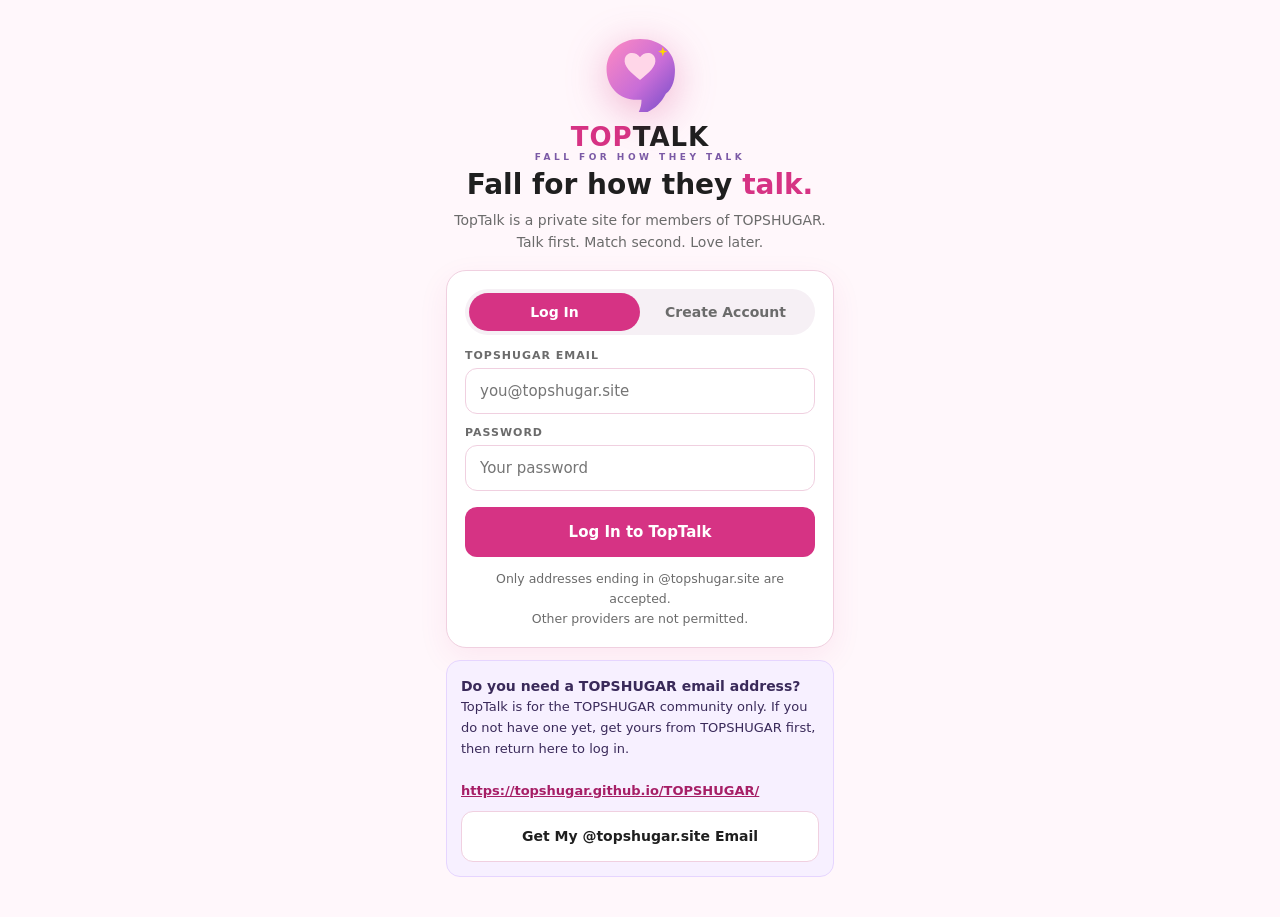
==== index.html @ b1c134cd "Create index.html" ====
<!DOCTYPE html>
<html lang="en-GB">
<head>
<meta charset="UTF-8" />
<meta name="viewport" content="width=device-width, initial-scale=1.0, viewport-fit=cover" />
<meta name="theme-color" content="#d63384" />
<title>TopTalk — Fall For How They Talk</title>
<style>
  :root{ --bg:#fff7fb; --card:#fff; --text:#1f1f1f; --muted:#6b6b6b; --border:#f0d0e0; --pink:#d63384; --pink-dark:#a61e66; --purple:#7b5aa6; --green:#1a9e62; }
  *{box-sizing:border-box;margin:0;padding:0;-webkit-tap-highlight-color:transparent}
  body{font-family:"Segoe UI",system-ui,-apple-system,sans-serif;background:var(--bg);color:var(--text);min-height:100vh;min-height:100dvh;display:flex;flex-direction:column;align-items:center;padding:0 0 calc(20px + env(safe-area-inset-bottom,0px))}
  button{cursor:pointer;border:none;font-family:inherit;touch-action:manipulation}
  button:active{transform:scale(.97)}
  input,textarea,select{font-family:inherit;outline:none}
  a{color:inherit}
  .header{width:100%;max-width:680px;position:sticky;top:0;z-index:30;background:rgba(255,247,251,.94);backdrop-filter:blur(12px);padding:calc(12px + env(safe-area-inset-top,0px)) 16px 12px;border-bottom:1px solid var(--border);display:flex;justify-content:space-between;align-items:center}
  .logo-brand{display:flex;align-items:center;gap:10px}
  .logo-icon{width:44px;height:44px;flex-shrink:0;filter:drop-shadow(0 4px 10px rgba(214,51,132,.35))}
  .logo-text{line-height:1}
  .logo-name{font-size:24px;font-weight:900;letter-spacing:1px;color:var(--pink)}
  .logo-name span{color:var(--text)}
  .logo-tag{font-size:9px;letter-spacing:3.5px;color:var(--purple);font-weight:800;margin-top:3px}
  .header-btn{background:var(--text);color:#fff;padding:9px 16px;border-radius:999px;font-size:13px;font-weight:700}
  .wrap{width:100%;max-width:680px}
  .auth-wrap{width:100%;max-width:420px;padding:20px 16px}
  .auth-logo{text-align:center;margin:16px 0 8px}
  .auth-logo svg{width:76px;height:76px;filter:drop-shadow(0 8px 20px rgba(214,51,132,.35))}
  .auth-title{text-align:center;font-size:28px;font-weight:900;line-height:1.1}
  .auth-title em{color:var(--pink);font-style:normal}
  .auth-sub{text-align:center;font-size:14px;color:var(--muted);line-height:1.6;margin-top:8px}
  .auth-card{background:#fff;border:1px solid var(--border);border-radius:20px;padding:18px;margin-top:16px;box-shadow:0 10px 30px rgba(214,51,132,.08)}
  .auth-tabs{display:flex;background:#f6f0f5;border-radius:999px;padding:4px;margin-bottom:14px}
  .auth-tab{flex:1;padding:11px;border-radius:999px;font-weight:800;font-size:14px;background:transparent;color:var(--muted)}
  .auth-tab.active{background:var(--pink);color:#fff}
  .auth-label{font-size:11px;letter-spacing:1px;text-transform:uppercase;color:var(--muted);font-weight:700;margin:12px 0 6px}
  .auth-input{width:100%;padding:13px 14px;border:1px solid var(--border);border-radius:12px;font-size:15px;background:#fff}
  .auth-grid{display:grid;grid-template-columns:1fr 1fr;gap:10px}
  .btn-primary{background:var(--pink);color:#fff;padding:14px;width:100%;border-radius:12px;font-weight:800;font-size:15px;margin-top:16px;min-height:50px;text-align:center;text-decoration:none;display:block}
  .btn-outline{display:block;text-align:center;background:#fff;color:var(--text);padding:13px;width:100%;border-radius:12px;font-weight:800;font-size:14px;margin-top:10px;border:1px solid var(--border);text-decoration:none}
  .auth-note{font-size:12.5px;color:var(--muted);line-height:1.6;text-align:center;margin-top:12px}
  .auth-error{background:#ffe6e6;color:#a61e2e;padding:10px 12px;border-radius:10px;font-size:13.5px;line-height:1.5;display:none;margin-bottom:10px;font-weight:600}
  .domain-box{background:#f7f0ff;border:1px solid #e6d5ff;border-radius:14px;padding:14px;font-size:13px;line-height:1.6;color:#3a2a5a;margin-top:12px}
  .domain-box b{font-size:14px}
  .domain-link{color:var(--pink-dark);font-weight:800;word-break:break-all}
  .hero{padding:18px 16px 14px;text-align:center}
  .hero h1{font-size:26px;line-height:1.15}
  .hero h1 em{color:var(--pink);font-style:normal}
  .hero p{font-size:14px;color:var(--muted);line-height:1.6;margin-top:8px}
  .hero-badges{display:flex;gap:8px;justify-content:center;margin-top:12px;flex-wrap:wrap}
  .badge{background:#ffe6f1;color:var(--pink-dark);padding:6px 12px;border-radius:999px;font-size:12px;font-weight:700}
  .tabs{display:flex;gap:6px;padding:0 16px 12px;position:sticky;top:58px;z-index:20;background:var(--bg);padding-top:6px}
  .tab{flex:1;padding:12px 6px;border-radius:999px;font-size:13.5px;font-weight:700;background:#fff;border:1px solid var(--border);color:var(--muted)}
  .tab.active{background:var(--pink);color:#fff;border-color:var(--pink)}
  .tab small{display:block;font-size:10px;font-weight:600;margin-top:2px;opacity:.8}
  .card{background:var(--card);border:1px solid var(--border);border-radius:18px;padding:16px;margin:0 12px 12px;box-shadow:0 6px 20px rgba(214,51,132,.06)}
  .label{font-size:11px;letter-spacing:1px;text-transform:uppercase;color:var(--muted);font-weight:700}
  .avatar{width:48px;height:48px;border-radius:50%;background:linear-gradient(135deg,#ff8ac2,#7b5aa6);color:#fff;display:flex;align-items:center;justify-content:center;font-weight:900;font-size:20px;flex-shrink:0}
  .avatar.small{width:38px;height:38px;font-size:15px}
  .avatar.mini{width:32px;height:32px;font-size:13px}
  .profile-row{display:flex;gap:12px;align-items:flex-start}
  .profile-row b{font-size:16px}
  .profile-row span{color:var(--muted);font-size:14px}
  .bio{font-size:14px;line-height:1.5;color:var(--muted);margin-top:6px}
  .vibe-tags{display:flex;gap:6px;flex-wrap:wrap;margin-top:10px}
  .vibe-tag{background:#f7f0ff;color:var(--purple);padding:6px 10px;border-radius:999px;font-size:12px;font-weight:700}
  .vibe-tag.pink{background:#ffe6f1;color:var(--pink-dark)}
  .edit-grid{display:grid;grid-template-columns:1fr 1fr;gap:8px;margin-top:12px}
  .edit-grid input,.edit-grid select,.full-input{width:100%;padding:12px;border:1px solid var(--border);border-radius:12px;font-size:14px;background:#fff}
  .full-input{margin-top:8px}
  .btn-dark{background:var(--text);color:#fff;padding:11px 16px;border-radius:999px;font-weight:700;font-size:13px}
  .btn-ghost{background:#f6f6f6;color:var(--text);padding:11px 16px;border-radius:999px;font-weight:700;font-size:13px;border:1px solid #eee}
  textarea{width:100%;border:1px solid var(--border);border-radius:12px;padding:12px;font-size:15px;resize:none;line-height:1.5;min-height:72px;background:#fff}
  .composer-foot{display:flex;justify-content:space-between;align-items:center;margin-top:10px}
  .char{font-size:12.5px;color:var(--muted);font-weight:600}
  .btn-post{background:var(--pink);color:#fff;padding:10px 20px;border-radius:999px;font-weight:800;font-size:14px}
  .btn-post:disabled{opacity:.5}
  .post{padding:0}
  .post-head{display:flex;gap:10px;align-items:center}
  .post-head b{font-size:15px}
  .post-head small{color:var(--muted);font-size:13px}
  .vibe-score{margin-left:auto;background:var(--pink);color:#fff;font-size:12px;font-weight:800;padding:5px 10px;border-radius:999px;white-space:nowrap}
  .post-text{font-size:15px;line-height:1.6;margin-top:10px;white-space:pre-wrap;word-break:break-word}
  .post-actions{display:flex;justify-content:space-between;margin-top:12px;padding-top:12px;border-top:1px solid #f5f5f5}
  .action{display:flex;align-items:center;gap:6px;font-size:13px;color:var(--muted);font-weight:700;padding:6px 8px;border-radius:999px;background:none}
  .action.liked{color:var(--pink)}
  .action.matched{color:var(--green)}
  .comments{margin-top:12px;background:#fff7fb;border-radius:12px;padding:10px;display:none}
  .comments.open{display:block}
  .comment{display:flex;gap:8px;padding:8px 0;border-bottom:1px solid #f0e0e8}
  .comment:last-child{border:none}
  .comment-body{flex:1;font-size:14px;line-height:1.4}
  .comment-body small{color:var(--muted)}
  .comment-row{display:flex;gap:8px;margin-top:8px}
  .comment-row input{flex:1;padding:10px 12px;border:1px solid var(--border);border-radius:999px;font-size:14px}
  .btn-reply{background:var(--text);color:#fff;padding:9px 14px;border-radius:999px;font-size:13px;font-weight:700}
  .match-card{display:flex;gap:12px;align-items:center;padding:12px;border:1px solid var(--border);border-radius:14px;margin-bottom:10px;background:#fff}
  .match-info{flex:1;min-width:0}
  .match-info b{font-size:15px}
  .match-info p{font-size:13px;color:var(--muted);margin-top:2px;line-height:1.4}
  .match-pct{font-size:22px;font-weight:900;color:var(--pink);text-align:center}
  .match-pct small{display:block;font-size:10px;color:var(--muted);font-weight:600}
  .chat-box{background:#fff;border:1px solid var(--border);border-radius:14px;padding:12px;max-height:320px;overflow-y:auto}
  .msg{max-width:80%;padding:10px 12px;border-radius:16px;font-size:14px;line-height:1.4;margin-bottom:8px}
  .msg.me{background:var(--pink);color:#fff;margin-left:auto;border-bottom-right-radius:4px}
  .msg.them{background:#f1f1f1;color:var(--text);border-bottom-left-radius:4px}
  .msg small{display:block;font-size:11px;opacity:.7;margin-top:4px}
  .chat-input{display:flex;gap:8px;margin-top:10px}
  .chat-input input{flex:1;padding:12px;border:1px solid var(--border);border-radius:999px;font-size:14px}
  .empty{text-align:center;padding:28px 12px;color:var(--muted);font-size:14px;line-height:1.6}
  .toast{position:fixed;bottom:20px;left:50%;transform:translateX(-50%);background:#000;color:#fff;padding:10px 18px;border-radius:999px;font-size:14px;font-weight:600;z-index:99;display:none;white-space:nowrap}
  footer{text-align:center;font-size:12.5px;color:#999;padding:16px}
  .safety{background:#fff8e1;border:1px solid #ffe9a8;border-radius:12px;padding:12px;font-size:13px;line-height:1.6;color:#5a4a00;margin:0 12px 12px}
</style>
</head>
<body>

<!-- Authentication -->
<div id="authPage" class="auth-wrap">
  <div class="auth-logo">
    <svg viewBox="0 0 100 100" xmlns="http://www.w3.org/2000/svg"><defs><linearGradient id="ttGrad" x1="0%" y1="0%" x2="100%" y2="100%"><stop offset="0%" stop-color="#FF8AC2"/><stop offset="55%" stop-color="#C86DD7"/><stop offset="100%" stop-color="#6D4AC8"/></linearGradient></defs><path d="M50 4 C22 4 6 22 6 44 C6 66 22 84 46 84 L52 84 C52 92 50 98 46 104 C62 102 76 92 84 76 C94 68 96 56 96 44 C96 22 78 4 50 4 Z" fill="url(#ttGrad)"/><path d="M50 28 C45 20 32 20 30 30 C28 40 38 48 50 58 C62 48 72 40 70 30 C68 20 55 20 50 28 Z" fill="#FFD6E8"/><path d="M80 14 L81.5 19 L86 20.5 L81.5 22 L80 27 L78.5 22 L74 20.5 L78.5 19 Z" fill="#FFD700"/></svg>
    <div style="font-size:26px;font-weight:900;letter-spacing:1px;color:#d63384;margin-top:6px">TOP<span style="color:#1f1f1f">TALK</span></div>
    <div style="font-size:9px;letter-spacing:3.5px;color:#7b5aa6;font-weight:800">FALL FOR HOW THEY TALK</div>
  </div>
  <div class="auth-title">Fall for how they <em>talk.</em></div>
  <p class="auth-sub">TopTalk is a private site for members of TOPSHUGAR.<br>Talk first. Match second. Love later.</p>

  <div class="auth-card">
    <div class="auth-tabs">
      <button class="auth-tab active" id="tabLoginBtn" onclick="showAuth('login')">Log In</button>
      <button class="auth-tab" id="tabSignupBtn" onclick="showAuth('signup')">Create Account</button>
    </div>
    <div class="auth-error" id="authError"></div>

    <!-- Log in form -->
    <div id="loginForm">
      <div class="auth-label">TOPSHUGAR Email</div>
      <input class="auth-input" id="loginEmail" type="email" placeholder="you@topshugar.site" />
      <div class="auth-label">Password</div>
      <input class="auth-input" id="loginPassword" type="password" placeholder="Your password" />
      <button class="btn-primary" onclick="doLogin()">Log In to TopTalk</button>
      <p class="auth-note">Only addresses ending in @topshugar.site are accepted.<br>Other providers are not permitted.</p>
    </div>

    <!-- Create account form -->
    <div id="signupForm" style="display:none">
      <div class="auth-label">First Name</div>
      <input class="auth-input" id="suName" placeholder="e.g. Ada" maxlength="20" />
      <div class="auth-grid">
        <div><div class="auth-label">Age (18+)</div><input class="auth-input" id="suAge" type="number" placeholder="22" min="18" max="80" /></div>
        <div><div class="auth-label">City</div><select class="auth-input" id="suCity"><option>Lagos</option><option>Abuja</option><option>Port Harcourt</option><option>Ibadan</option><option>Enugu</option><option>Kano</option><option>Other</option></select></div>
      </div>
      <div class="auth-label">TOPSHUGAR Email</div>
      <input class="auth-input" id="suEmail" type="email" placeholder="you@topshugar.site" />
      <div class="auth-label">Password (min. 6 characters)</div>
      <input class="auth-input" id="suPassword" type="password" placeholder="Create password" />
      <div class="auth-label">What are you looking for?</div>
      <select class="auth-input" id="suLooking"><option value="Looking for love">Looking for love</option><option value="Looking for friends">Looking for friends</option><option value="Just talking">Just talking</option></select>
      <button class="btn-primary" onclick="doSignup()">Create My Account</button>
      <p class="auth-note">By creating an account you confirm you are 18 or over and will be respectful. No requests for money. No inappropriate images.</p>
    </div>
  </div>

  <!-- TOPSHUGAR email acquisition -->
  <div class="domain-box">
    <b>Do you need a TOPSHUGAR email address?</b><br>
    TopTalk is for the TOPSHUGAR community only. If you do not have one yet, get yours from TOPSHUGAR first, then return here to log in.<br><br>
    <a class="domain-link" href="https://topshugar.github.io/TOPSHUGAR/" target="_blank" rel="noopener">https://topshugar.github.io/TOPSHUGAR/</a>
    <a class="btn-outline" href="https://topshugar.github.io/TOPSHUGAR/" target="_blank" rel="noopener">Get My @topshugar.site Email</a>
  </div>
</div>

<!-- Main application -->
<div id="mainApp" style="display:none;width:100%;flex-direction:column;align-items:center">
<div class="header">
  <div class="logo-brand">
    <svg class="logo-icon" viewBox="0 0 100 100" xmlns="http://www.w3.org/2000/svg"><defs><linearGradient id="ttGrad2" x1="0%" y1="0%" x2="100%" y2="100%"><stop offset="0%" stop-color="#FF8AC2"/><stop offset="55%" stop-color="#C86DD7"/><stop offset="100%" stop-color="#6D4AC8"/></linearGradient></defs><path d="M50 4 C22 4 6 22 6 44 C6 66 22 84 46 84 L52 84 C52 92 50 98 46 104 C62 102 76 92 84 76 C94 68 96 56 96 44 C96 22 78 4 50 4 Z" fill="url(#ttGrad2)"/><path d="M50 28 C45 20 32 20 30 30 C28 40 38 48 50 58 C62 48 72 40 70 30 C68 20 55 20 50 28 Z" fill="#FFD6E8"/><path d="M80 14 L81.5 19 L86 20.5 L81.5 22 L80 27 L78.5 22 L74 20.5 L78.5 19 Z" fill="#FFD700"/></svg>
    <div class="logo-text"><div class="logo-name">TOP<span>TALK</span></div><div class="logo-tag">FALL FOR HOW THEY TALK</div></div>
  </div>
  <div style="display:flex;gap:8px"><button class="header-btn" onclick="switchTab('matches')">Matches</button><button class="btn-ghost" onclick="doLogout()">Log Out</button></div>
</div>

<div class="wrap">
  <div class="hero">
    <h1>Welcome back, <em id="heroName">Top</em><br>Fall for how they <em>talk.</em></h1>
    <p>TopTalk is a private site for singles. Post your talk. Match with people who share your vibe. Chat. Then fall.</p>
    <div class="hero-badges"><span class="badge">Talk First</span><span class="badge">Match Second</span><span class="badge">Love Later</span></div>
  </div>
  <div class="tabs">
    <button class="tab active" id="tab-feed" onclick="switchTab('feed')">Talk<small>Feed</small></button>
    <button class="tab" id="tab-discover" onclick="switchTab('discover')">Discover<small>Vibe Match</small></button>
    <button class="tab" id="tab-matches" onclick="switchTab('matches')">Matches<small id="matchCount">0</small></button>
    <button class="tab" id="tab-profile" onclick="switchTab('profile')">Me<small>Profile</small></button>
  </div>
  <div id="page-feed">
    <div class="card">
      <div class="label">Share Your Talk</div>
      <div style="display:flex;gap:10px;margin-top:10px"><div class="avatar" id="composerAvatar">T</div><textarea id="postText" placeholder="Say something real. What is on your mind?" maxlength="280" oninput="updateChar()"></textarea></div>
      <div class="composer-foot"><span class="char" id="charCount">280 left</span><button class="btn-post" id="postBtn" onclick="createPost()" disabled>Post Talk</button></div>
    </div>
    <div id="feed"></div>
  </div>
  <div id="page-discover" style="display:none">
    <div class="card"><div class="label">Your Vibe</div><p style="font-size:14px;line-height:1.6;margin-top:8px">Answer these three questions to be matched accurately.</p>
      <div class="edit-grid" style="grid-template-columns:1fr">
        <select id="vibe1"><option value="funny">Funny — I make people laugh</option><option value="serious">Serious — Deep conversations</option><option value="romantic">Romantic — Soft and sweet</option></select>
        <select id="vibe2"><option value="text">Text — I love chatting</option><option value="call">Call — Voice notes and calls</option><option value="meet">Meet — Let us meet soon</option></select>
        <select id="vibe3"><option value="church">Faith-first</option><option value="hustle">Hustle-first</option><option value="party">Fun-first</option></select>
      </div>
      <button class="btn-primary" onclick="saveVibe()">Save My Vibe and Find Matches</button>
    </div>
    <div id="discoverList"></div>
  </div>
  <div id="page-matches" style="display:none">
    <div class="card"><div class="label">Your Matches</div><p style="font-size:14px;color:var(--muted);margin-top:6px;line-height:1.5">When you like someone's talk, you match. Then chat privately here.</p></div>
    <div id="matchesList" style="padding:0 12px"></div>
    <div id="chatArea" style="display:none;padding:0 12px">
      <div class="card"><div style="display:flex;justify-content:space-between;align-items:center"><b id="chatWith">Chat</b><button class="btn-ghost" onclick="closeChat()">Close</button></div>
      <div class="chat-box" id="chatBox" style="margin-top:12px"></div>
      <div class="chat-input"><input id="chatInput" placeholder="Say something kind." onkeydown="if(event.key==='Enter') sendChat()" /><button class="btn-dark" onclick="sendChat()">Send</button></div>
      <p style="font-size:12px;color:var(--muted);margin-top:8px">Safety: Never send money or your home address.</p>
      </div>
    </div>
  </div>
  <div id="page-profile" style="display:none">
    <div class="card">
      <div class="profile-row"><div class="avatar" id="myAvatar">T</div><div><b id="myName">Top User</b> <span id="myHandle">@topuser • 22 • Lagos</span><p class="bio" id="myBio">Funny, loyal, God-fearing.</p><div class="vibe-tags" id="myVibeTags"></div><p style="font-size:12px;color:var(--muted);margin-top:8px" id="myEmail"></p></div></div>
      <div class="edit-grid">
        <input id="editName" placeholder="First name" maxlength="20" />
        <input id="editAge" type="number" placeholder="Age" min="18" max="80" />
        <select id="editCity"><option>Lagos</option><option>Abuja</option><option>Port Harcourt</option><option>Ibadan</option><option>Enugu</option><option>Kano</option><option>Other</option></select>
        <select id="editLooking"><option value="Looking for love">Looking for love</option><option value="Looking for friends">Looking for friends</option><option value="Just talking">Just talking</option></select>
      </div>
      <input class="full-input" id="editBio" placeholder="Your bio — what makes your talk special?" maxlength="90" />
      <button class="btn-primary" onclick="saveProfile()">Save My Profile</button>
    </div>
    <div class="safety"><b>TopTalk Safety:</b> Be 18 or over. No inappropriate images. No requests for money. Report anyone who breaks these rules.</div>
  </div>
</div>
<footer>© 2026 TopTalk by TOPSHUGAR • Talk First. Match Second. Love Later.</footer>
</div>

<div class="toast" id="toast"></div>

<script>
  // Configuration
  const ALLOWED_DOMAIN = "@topshugar.site";
  const TOPSHUGAR_SITE_URL = "https://topshugar.github.io/TOPSHUGAR/";

  // Local storage keys
  const DB_USERS = "toptalk_db_users_v2";
  const DB_SESSION = "toptalk_db_session_v2";
  const POSTS_KEY = "toptalk_posts_v2";
  const VIBE_KEY = "toptalk_vibe_v2";
  const MATCHES_KEY = "toptalk_matches_v2";
  const CHATS_KEY = "toptalk_chats_v2";

  // Application state
  let posts = JSON.parse(localStorage.getItem(POSTS_KEY) || "null");
  let vibe = JSON.parse(localStorage.getItem(VIBE_KEY) || "null");
  let matches = JSON.parse(localStorage.getItem(MATCHES_KEY) || "[]");
  let chats = JSON.parse(localStorage.getItem(CHATS_KEY) || "{}");
  let activeChat = null;
  let currentUser = null;
  let profile = null;

  // Default preferences
  if (!vibe) {
    vibe = { v1: "funny", v2: "text", v3: "hustle" };
    localStorage.setItem(VIBE_KEY, JSON.stringify(vibe));
  }

  // Seed content for first visit
  if (!posts) {
    posts = [
      { id: 1, name: "Ada", handle: "ada_lagos", age: 23, city: "Lagos", text: "I do not care about your car. Make me laugh on a voice note and I am yours.", likes: 42, liked: false, vibe: { v1: "funny", v2: "call", v3: "hustle" }, comments: [{ name: "Chidi", text: "Voice note loading." }] },
      { id: 2, name: "Chidi", handle: "chidi_abj", age: 25, city: "Abuja", text: "Unpopular opinion: Good conversation is more attractive than good looks.\n\nLooks fade. Talk stays.", likes: 38, liked: false, vibe: { v1: "serious", v2: "text", v3: "hustle" }, comments: [] },
      { id: 3, name: "Zainab", handle: "zee_ph", age: 21, city: "Port Harcourt", text: "If you cannot hold a conversation, do not even say hi.", likes: 56, liked: false, vibe: { v1: "romantic", v2: "text", v3: "church" }, comments: [{ name: "Ada", text: "Say it louder." }] },
      { id: 4, name: "Tobi", handle: "tobi_ib", age: 24, city: "Ibadan", text: "Looking for someone to pray with, laugh with, and build with.\n\nNo games. Just real talk.", likes: 29, liked: false, vibe: { v1: "serious", v2: "call", v3: "church" }, comments: [] }
    ];
    localStorage.setItem(POSTS_KEY, JSON.stringify(posts));
  }

  // Data helpers
  function getUsers() { return JSON.parse(localStorage.getItem(DB_USERS) || "[]"); }
  function saveUsers(users) { localStorage.setItem(DB_USERS, JSON.stringify(users)); }
  function saveAll() {
    localStorage.setItem(POSTS_KEY, JSON.stringify(posts));
    localStorage.setItem(VIBE_KEY, JSON.stringify(vibe));
    localStorage.setItem(MATCHES_KEY, JSON.stringify(matches));
    localStorage.setItem(CHATS_KEY, JSON.stringify(chats));
  }
  function toast(message) {
    const el = document.getElementById("toast");
    el.textContent = message;
    el.style.display = "block";
    setTimeout(function () { el.style.display = "none"; }, 2200);
  }
  function esc(value) { return String(value).replace(/&/g, "&amp;").replace(/</g, "&lt;").replace(/>/g, "&gt;"); }
  function showError(message) {
    const el = document.getElementById("authError");
    el.textContent = message;
    el.style.display = "block";
  }
  function hideError() { document.getElementById("authError").style.display = "none"; }

  // Restrict access to TOPSHUGAR email addresses
  function isAllowedEmail(email) {
    return email.toLowerCase().endsWith(ALLOWED_DOMAIN);
  }

  // Authentication view
  function showAuth(mode) {
    document.getElementById("loginForm").style.display = mode === "login" ? "block" : "none";
    document.getElementById("signupForm").style.display = mode === "signup" ? "block" : "none";
    document.getElementById("tabLoginBtn").className = "auth-tab" + (mode === "login" ? " active" : "");
    document.getElementById("tabSignupBtn").className = "auth-tab" + (mode === "signup" ? " active" : "");
    hideError();
  }

  // Simple password hash for local demonstration
  // In production this is handled by the authentication provider
  function hashPass(password) {
    let hash = 0;
    for (let i = 0; i < password.length; i++) {
      hash = ((hash << 5) - hash) + password.charCodeAt(i);
      hash |= 0;
    }
    return "local_" + hash;
  }

  // Create a new account
  function doSignup() {
    const name = document.getElementById("suName").value.trim();
    const age = parseInt(document.getElementById("suAge").value);
    const city = document.getElementById("suCity").value;
    const email = document.getElementById("suEmail").value.trim().toLowerCase();
    const password = document.getElementById("suPassword").value;
    const looking = document.getElementById("suLooking").value;

    if (!name) { showError("Please enter your first name."); return; }
    if (!age || age < 18) { showError("You must be 18 or over to join TopTalk."); return; }
    if (!email || !email.includes("@")) { showError("Please enter a valid email address."); return; }
    if (!isAllowedEmail(email)) { showError("Only @topshugar.site email addresses are accepted. Get yours from TOPSHUGAR.site."); return; }
    if (!password || password.length < 6) { showError("Password must be at least 6 characters."); return; }

    const users = getUsers();
    if (users.find(function (u) { return u.email === email; })) {
      showError("This email address already has an account. Please log in.");
      showAuth("login");
      return;
    }

    const user = {
      id: Date.now(),
      name: name,
      age: age,
      city: city,
      email: email,
      pass: hashPass(password),
      looking: looking,
      bio: "Funny, loyal, God-fearing. I fall for good conversation.",
      handle: name.toLowerCase().replace(/[^a-z0-9]/g, "") || "topuser",
      created_at: new Date().toISOString()
    };

    users.push(user);
    saveUsers(users);
    loginUser(user);
    toast("Welcome to TopTalk, " + name);
  }

  // Log in an existing user
  function doLogin() {
    const email = document.getElementById("loginEmail").value.trim().toLowerCase();
    const password = document.getElementById("loginPassword").value;

    if (!email || !password) { showError("Please enter your email address and password."); return; }
    if (!isAllowedEmail(email)) { showError("Only @topshugar.site email addresses are accepted."); return; }

    const users = getUsers();
    const user = users.find(function (u) { return u.email === email && u.pass === hashPass(password); });

    if (!user) {
      showError("Incorrect email address or password. If you are new, please create an account.");
      return;
    }

    loginUser(user);
    toast("Welcome back, " + user.name);
  }

  // Establish a user session
  function loginUser(user) {
    currentUser = user;
    profile = user;
    localStorage.setItem(DB_SESSION, JSON.stringify({ email: user.email, id: user.id }));

    const savedVibe = JSON.parse(localStorage.getItem("toptalk_vibe_" + user.id) || "null");
    if (savedVibe) { vibe = savedVibe; }

    document.getElementById("authPage").style.display = "none";
    document.getElementById("mainApp").style.display = "flex";
    document.getElementById("heroName").textContent = user.name;
    renderProfile();
    renderFeed();
    document.getElementById("matchCount").textContent = matches.length;
  }

  // End the current session
  function doLogout() {
    localStorage.removeItem(DB_SESSION);
    currentUser = null;
    document.getElementById("mainApp").style.display = "none";
    document.getElementById("authPage").style.display = "block";
    document.getElementById("loginEmail").value = "";
    document.getElementById("loginPassword").value = "";
    showAuth("login");
    window.scrollTo({ top: 0 });
  }

  // Restore session on page load
  (function checkSession() {
    const session = JSON.parse(localStorage.getItem(DB_SESSION) || "null");
    if (session) {
      const user = getUsers().find(function (u) { return u.email === session.email; });
      if (user) { loginUser(user); return; }
    }
    document.getElementById("authPage").style.display = "block";
  })();

  // Vibe scoring
  function vibeScore(otherVibe) {
    let score = 50;
    if (otherVibe.v1 === vibe.v1) { score += 20; }
    if (otherVibe.v2 === vibe.v2) { score += 15; }
    if (otherVibe.v3 === vibe.v3) { score += 15; }
    return Math.min(score, 98);
  }
  function vibeLabel(v) {
    const map = { funny: "Funny", serious: "Deep", romantic: "Romantic", text: "Texter", call: "Caller", meet: "Meet-up", church: "Faith-first", hustle: "Hustle-first", party: "Fun-first" };
    return [map[v.v1], map[v.v2], map[v.v3]];
  }

  // Page navigation
  function switchTab(page) {
    ["feed", "discover", "matches", "profile"].forEach(function (p) {
      document.getElementById("page-" + p).style.display = p === page ? "block" : "none";
      document.getElementById("tab-" + p).className = "tab" + (p === page ? " active" : "");
    });
    if (page === "feed") { renderFeed(); }
    if (page === "discover") { renderDiscover(); }
    if (page === "matches") { renderMatches(); }
    if (page === "profile") { renderProfile(); }
    window.scrollTo({ top: 0, behavior: "smooth" });
  }

  // Profile rendering and update
  function renderProfile() {
    if (!profile) { return; }
    document.getElementById("myName").textContent = profile.name;
    document.getElementById("myHandle").textContent = "@" + profile.handle + " • " + profile.age + " • " + profile.city;
    document.getElementById("myBio").textContent = profile.bio;
    document.getElementById("myEmail").textContent = profile.email + " • Member since " + new Date(profile.created_at).toLocaleDateString("en-GB");
    document.getElementById("myAvatar").textContent = profile.name.charAt(0).toUpperCase();
    document.getElementById("composerAvatar").textContent = profile.name.charAt(0).toUpperCase();
    document.getElementById("myVibeTags").innerHTML = vibeLabel(vibe).map(function (t) { return '<span class="vibe-tag pink">' + t + '</span>'; }).join("") + '<span class="vibe-tag">' + profile.looking + '</span>';
    document.getElementById("editName").value = profile.name;
    document.getElementById("editAge").value = profile.age;
    document.getElementById("editCity").value = profile.city;
    document.getElementById("editLooking").value = profile.looking;
    document.getElementById("editBio").value = profile.bio;
    document.getElementById("vibe1").value = vibe.v1;
    document.getElementById("vibe2").value = vibe.v2;
    document.getElementById("vibe3").value = vibe.v3;
  }
  function saveProfile() {
    const name = document.getElementById("editName").value.trim() || profile.name;
    const age = parseInt(document.getElementById("editAge").value) || profile.age;
    if (age < 18) { toast("You must be 18 or over."); return; }
    profile = { ...profile, name: name, age: age, city: document.getElementById("editCity").value, looking: document.getElementById("editLooking").value, bio: document.getElementById("editBio").value.trim() || profile.bio, handle: name.toLowerCase().replace(/[^a-z0-9]/g, "") || profile.handle };
    const users = getUsers();
    const index = users.findIndex(function (u) { return u.id === profile.id; });
    if (index > -1) { users[index] = profile; saveUsers(users); }
    currentUser = profile;
    saveAll();
    renderProfile();
    toast("Profile saved.");
  }
  function saveVibe() {
    vibe = { v1: document.getElementById("vibe1").value, v2: document.getElementById("vibe2").value, v3: document.getElementById("vibe3").value };
    if (currentUser) { localStorage.setItem("toptalk_vibe_" + currentUser.id, JSON.stringify(vibe)); }
    saveAll();
    renderDiscover();
    toast("Vibe saved. Matches updated.");
  }

  // Feed
  function updateChar() {
    const value = document.getElementById("postText").value;
    document.getElementById("charCount").textContent = (280 - value.length) + " left";
    document.getElementById("postBtn").disabled = value.trim().length === 0;
  }
  function createPost() {
    const text = document.getElementById("postText").value.trim();
    if (!text) { return; }
    posts.unshift({ id: Date.now(), name: profile.name, handle: profile.handle, age: profile.age, city: profile.city, text: text, likes: 0, liked: false, vibe: { ...vibe }, comments: [] });
    saveAll();
    document.getElementById("postText").value = "";
    updateChar();
    renderFeed();
    toast("Your talk is live.");
  }
  function toggleLike(id) {
    const post = posts.find(function (x) { return x.id === id; });
    post.liked = !post.liked;
    post.likes += post.liked ? 1 : -1;
    saveAll();
    renderFeed();
  }
  function toggleComments(id) { document.getElementById("comments-" + id).classList.toggle("open"); }
  function addComment(id) {
    const input = document.getElementById("cinput-" + id);
    const text = input.value.trim();
    if (!text) { return; }
    const post = posts.find(function (x) { return x.id === id; });
    post.comments.push({ name: profile.name, text: text });
    saveAll();
    renderFeed();
    setTimeout(function () { const c = document.getElementById("comments-" + id); if (c) { c.classList.add("open"); } }, 30);
  }
  function likePerson(id) {
    const post = posts.find(function (x) { return x.id === id; });
    if (matches.find(function (m) { return m.handle === post.handle; })) { toast("Already matched. See Matches."); return; }
    matches.push({ name: post.name, handle: post.handle, age: post.age, city: post.city, vibe: post.vibe, text: post.text });
    saveAll();
    document.getElementById("matchCount").textContent = matches.length;
    toast("Matched with " + post.name + ". See Matches.");
  }
  function renderFeed() {
    document.getElementById("feed").innerHTML = posts.map(function (p) {
      const score = vibeScore(p.vibe);
      const commentsHtml = p.comments.map(function (c) { return '<div class="comment"><div class="avatar mini">' + c.name.charAt(0).toUpperCase() + '</div><div class="comment-body"><b>' + esc(c.name) + '</b> <small>• now</small><br>' + esc(c.text) + '</div></div>'; }).join("");
      return '<div class="card post"><div class="post-head"><div class="avatar small">' + p.name.charAt(0).toUpperCase() + '</div><div><b>' + esc(p.name) + '</b> <small>@' + esc(p.handle) + ' • ' + p.age + ' • ' + esc(p.city) + '</small></div><span class="vibe-score">' + score + '% Vibe</span></div><div class="post-text">' + esc(p.text) + '</div><div class="vibe-tags">' + vibeLabel(p.vibe).map(function (t) { return '<span class="vibe-tag">' + t + '</span>'; }).join("") + '</div><div class="post-actions"><button class="action ' + (p.liked ? 'liked' : '') + '" onclick="toggleLike(' + p.id + ')">' + (p.liked ? 'Liked' : 'Like') + ' ' + p.likes + '</button><button class="action" onclick="toggleComments(' + p.id + ')">Reply ' + p.comments.length + '</button><button class="action matched" onclick="likePerson(' + p.id + ')">Like Their Vibe</button></div><div class="comments" id="comments-' + p.id + '">' + (commentsHtml || '<div style="font-size:13px;color:#6b6b6b">No replies yet. Be the first.</div>') + '<div class="comment-row"><input id="cinput-' + p.id + '" placeholder="Reply to their talk." /><button class="btn-reply" onclick="addComment(' + p.id + ')">Reply</button></div></div></div>';
    }).join("");
  }
  function renderDiscover() {
    document.getElementById("vibe1").value = vibe.v1;
    document.getElementById("vibe2").value = vibe.v2;
    document.getElementById("vibe3").value = vibe.v3;
    const sorted = [...posts].sort(function (a, b) { return vibeScore(b.vibe) - vibeScore(a.vibe); });
    document.getElementById("discoverList").innerHTML = sorted.map(function (p) {
      const score = vibeScore(p.vibe);
      return '<div class="card"><div style="display:flex;gap:12px;align-items:center"><div class="avatar">' + p.name.charAt(0).toUpperCase() + '</div><div style="flex:1"><b>' + esc(p.name) + '</b> <span style="color:#6b6b6b;font-size:13px">• ' + p.age + ' • ' + esc(p.city) + '</span><p style="font-size:14px;line-height:1.5;margin-top:4px">' + esc(p.text) + '</p><div class="vibe-tags">' + vibeLabel(p.vibe).map(function (t) { return '<span class="vibe-tag">' + t + '</span>'; }).join("") + '</div></div><div class="match-pct">' + score + '%<small>VIBE</small></div></div><button class="btn-primary" style="margin-top:12px" onclick="likePerson(' + p.id + ')">Like Their Vibe — Match</button></div>';
    }).join("");
  }
  function renderMatches() {
    document.getElementById("matchCount").textContent = matches.length;
    const el = document.getElementById("matchesList");
    if (matches.length === 0) { el.innerHTML = '<div class="empty">No matches yet.<br>Go to Discover, like someone\'s vibe, and you will match.<br><br>Talk first. Love later.</div>'; return; }
    el.innerHTML = matches.map(function (m, i) { return '<div class="match-card"><div class="avatar">' + m.name.charAt(0).toUpperCase() + '</div><div class="match-info"><b>' + esc(m.name) + ' • ' + m.age + ' • ' + esc(m.city) + '</b><p>"' + esc(m.text.slice(0, 80)) + '..."</p><div class="vibe-tags" style="margin-top:6px">' + vibeLabel(m.vibe).map(function (t) { return '<span class="vibe-tag">' + t + '</span>'; }).join("") + '</div></div><div><button class="btn-dark" onclick="openChat(' + i + ')">Chat</button></div></div>'; }).join("");
  }
  function openChat(i) {
    activeChat = i;
    const m = matches[i];
    document.getElementById("chatArea").style.display = "block";
    document.getElementById("chatWith").textContent = "Chat with " + m.name;
    renderChat();
  }
  function closeChat() { activeChat = null; document.getElementById("chatArea").style.display = "none"; }
  function renderChat() {
    if (activeChat === null) { return; }
    const m = matches[activeChat];
    const key = m.handle;
    const list = chats[key] || [{ from: "them", text: "Hello. I liked your talk. You seem genuine." }];
    chats[key] = list;
    saveAll();
    document.getElementById("chatBox").innerHTML = list.map(function (msg) { return '<div class="msg ' + (msg.from === 'me' ? 'me' : 'them') + '">' + esc(msg.text) + '<small>' + (msg.from === 'me' ? 'You' : ' ' + esc(m.name)) + '</small></div>'; }).join("");
    document.getElementById("chatBox").scrollTop = document.getElementById("chatBox").scrollHeight;
  }
  function sendChat() {
    if (activeChat === null) { return; }
    const input = document.getElementById("chatInput");
    const text = input.value.trim();
    if (!text) { return; }
    const m = matches[activeChat];
    const key = m.handle;
    if (!chats[key]) { chats[key] = []; }
    chats[key].push({ from: "me", text: text });
    saveAll();
    input.value = "";
    renderChat();
    setTimeout(function () {
      const replies = ["That made me laugh.", "Tell me more.", "I like how you talk, honestly.", "Shall we talk on a call sometime?", "You seem different, in a good way."];
      chats[key].push({ from: "them", text: replies[Math.floor(Math.random() * replies.length)] });
      saveAll();
      renderChat();
    }, 900);
  }
</script>
</body>
</html>
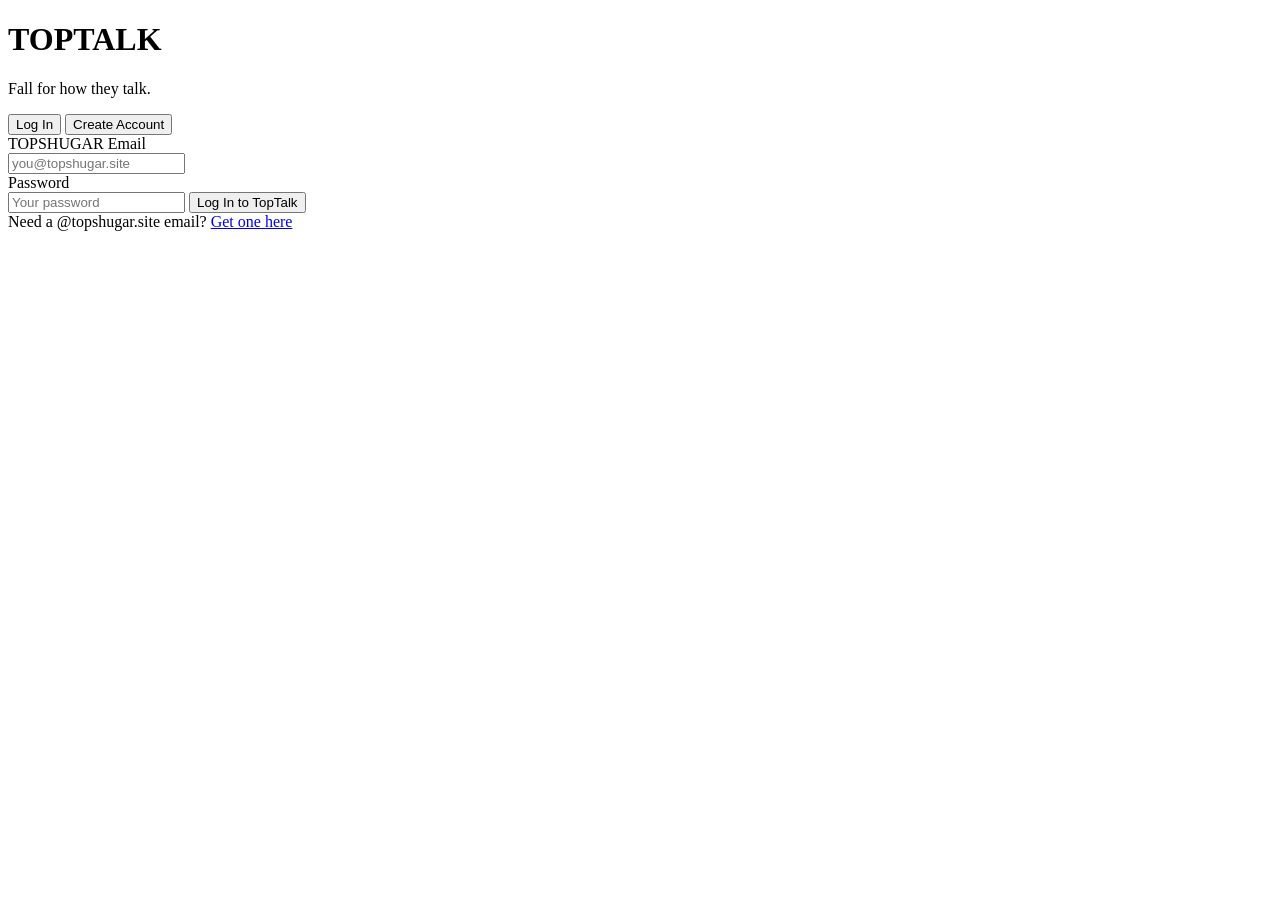
==== commit ed0d7fbb: "Update index.html" ====
--- a/index.html
+++ b/index.html
@@ -2,128 +2,16 @@
 <html lang="en-GB">
 <head>
 <meta charset="UTF-8" />
-<meta name="viewport" content="width=device-width, initial-scale=1.0, viewport-fit=cover" />
-<meta name="theme-color" content="#d63384" />
+<meta name="viewport" content="width=device-width, initial-scale=1.0" />
 <title>TopTalk — Fall For How They Talk</title>
-<style>
-  :root{ --bg:#fff7fb; --card:#fff; --text:#1f1f1f; --muted:#6b6b6b; --border:#f0d0e0; --pink:#d63384; --pink-dark:#a61e66; --purple:#7b5aa6; --green:#1a9e62; }
-  *{box-sizing:border-box;margin:0;padding:0;-webkit-tap-highlight-color:transparent}
-  body{font-family:"Segoe UI",system-ui,-apple-system,sans-serif;background:var(--bg);color:var(--text);min-height:100vh;min-height:100dvh;display:flex;flex-direction:column;align-items:center;padding:0 0 calc(20px + env(safe-area-inset-bottom,0px))}
-  button{cursor:pointer;border:none;font-family:inherit;touch-action:manipulation}
-  button:active{transform:scale(.97)}
-  input,textarea,select{font-family:inherit;outline:none}
-  a{color:inherit}
-  .header{width:100%;max-width:680px;position:sticky;top:0;z-index:30;background:rgba(255,247,251,.94);backdrop-filter:blur(12px);padding:calc(12px + env(safe-area-inset-top,0px)) 16px 12px;border-bottom:1px solid var(--border);display:flex;justify-content:space-between;align-items:center}
-  .logo-brand{display:flex;align-items:center;gap:10px}
-  .logo-icon{width:44px;height:44px;flex-shrink:0;filter:drop-shadow(0 4px 10px rgba(214,51,132,.35))}
-  .logo-text{line-height:1}
-  .logo-name{font-size:24px;font-weight:900;letter-spacing:1px;color:var(--pink)}
-  .logo-name span{color:var(--text)}
-  .logo-tag{font-size:9px;letter-spacing:3.5px;color:var(--purple);font-weight:800;margin-top:3px}
-  .header-btn{background:var(--text);color:#fff;padding:9px 16px;border-radius:999px;font-size:13px;font-weight:700}
-  .wrap{width:100%;max-width:680px}
-  .auth-wrap{width:100%;max-width:420px;padding:20px 16px}
-  .auth-logo{text-align:center;margin:16px 0 8px}
-  .auth-logo svg{width:76px;height:76px;filter:drop-shadow(0 8px 20px rgba(214,51,132,.35))}
-  .auth-title{text-align:center;font-size:28px;font-weight:900;line-height:1.1}
-  .auth-title em{color:var(--pink);font-style:normal}
-  .auth-sub{text-align:center;font-size:14px;color:var(--muted);line-height:1.6;margin-top:8px}
-  .auth-card{background:#fff;border:1px solid var(--border);border-radius:20px;padding:18px;margin-top:16px;box-shadow:0 10px 30px rgba(214,51,132,.08)}
-  .auth-tabs{display:flex;background:#f6f0f5;border-radius:999px;padding:4px;margin-bottom:14px}
-  .auth-tab{flex:1;padding:11px;border-radius:999px;font-weight:800;font-size:14px;background:transparent;color:var(--muted)}
-  .auth-tab.active{background:var(--pink);color:#fff}
-  .auth-label{font-size:11px;letter-spacing:1px;text-transform:uppercase;color:var(--muted);font-weight:700;margin:12px 0 6px}
-  .auth-input{width:100%;padding:13px 14px;border:1px solid var(--border);border-radius:12px;font-size:15px;background:#fff}
-  .auth-grid{display:grid;grid-template-columns:1fr 1fr;gap:10px}
-  .btn-primary{background:var(--pink);color:#fff;padding:14px;width:100%;border-radius:12px;font-weight:800;font-size:15px;margin-top:16px;min-height:50px;text-align:center;text-decoration:none;display:block}
-  .btn-outline{display:block;text-align:center;background:#fff;color:var(--text);padding:13px;width:100%;border-radius:12px;font-weight:800;font-size:14px;margin-top:10px;border:1px solid var(--border);text-decoration:none}
-  .auth-note{font-size:12.5px;color:var(--muted);line-height:1.6;text-align:center;margin-top:12px}
-  .auth-error{background:#ffe6e6;color:#a61e2e;padding:10px 12px;border-radius:10px;font-size:13.5px;line-height:1.5;display:none;margin-bottom:10px;font-weight:600}
-  .domain-box{background:#f7f0ff;border:1px solid #e6d5ff;border-radius:14px;padding:14px;font-size:13px;line-height:1.6;color:#3a2a5a;margin-top:12px}
-  .domain-box b{font-size:14px}
-  .domain-link{color:var(--pink-dark);font-weight:800;word-break:break-all}
-  .hero{padding:18px 16px 14px;text-align:center}
-  .hero h1{font-size:26px;line-height:1.15}
-  .hero h1 em{color:var(--pink);font-style:normal}
-  .hero p{font-size:14px;color:var(--muted);line-height:1.6;margin-top:8px}
-  .hero-badges{display:flex;gap:8px;justify-content:center;margin-top:12px;flex-wrap:wrap}
-  .badge{background:#ffe6f1;color:var(--pink-dark);padding:6px 12px;border-radius:999px;font-size:12px;font-weight:700}
-  .tabs{display:flex;gap:6px;padding:0 16px 12px;position:sticky;top:58px;z-index:20;background:var(--bg);padding-top:6px}
-  .tab{flex:1;padding:12px 6px;border-radius:999px;font-size:13.5px;font-weight:700;background:#fff;border:1px solid var(--border);color:var(--muted)}
-  .tab.active{background:var(--pink);color:#fff;border-color:var(--pink)}
-  .tab small{display:block;font-size:10px;font-weight:600;margin-top:2px;opacity:.8}
-  .card{background:var(--card);border:1px solid var(--border);border-radius:18px;padding:16px;margin:0 12px 12px;box-shadow:0 6px 20px rgba(214,51,132,.06)}
-  .label{font-size:11px;letter-spacing:1px;text-transform:uppercase;color:var(--muted);font-weight:700}
-  .avatar{width:48px;height:48px;border-radius:50%;background:linear-gradient(135deg,#ff8ac2,#7b5aa6);color:#fff;display:flex;align-items:center;justify-content:center;font-weight:900;font-size:20px;flex-shrink:0}
-  .avatar.small{width:38px;height:38px;font-size:15px}
-  .avatar.mini{width:32px;height:32px;font-size:13px}
-  .profile-row{display:flex;gap:12px;align-items:flex-start}
-  .profile-row b{font-size:16px}
-  .profile-row span{color:var(--muted);font-size:14px}
-  .bio{font-size:14px;line-height:1.5;color:var(--muted);margin-top:6px}
-  .vibe-tags{display:flex;gap:6px;flex-wrap:wrap;margin-top:10px}
-  .vibe-tag{background:#f7f0ff;color:var(--purple);padding:6px 10px;border-radius:999px;font-size:12px;font-weight:700}
-  .vibe-tag.pink{background:#ffe6f1;color:var(--pink-dark)}
-  .edit-grid{display:grid;grid-template-columns:1fr 1fr;gap:8px;margin-top:12px}
-  .edit-grid input,.edit-grid select,.full-input{width:100%;padding:12px;border:1px solid var(--border);border-radius:12px;font-size:14px;background:#fff}
-  .full-input{margin-top:8px}
-  .btn-dark{background:var(--text);color:#fff;padding:11px 16px;border-radius:999px;font-weight:700;font-size:13px}
-  .btn-ghost{background:#f6f6f6;color:var(--text);padding:11px 16px;border-radius:999px;font-weight:700;font-size:13px;border:1px solid #eee}
-  textarea{width:100%;border:1px solid var(--border);border-radius:12px;padding:12px;font-size:15px;resize:none;line-height:1.5;min-height:72px;background:#fff}
-  .composer-foot{display:flex;justify-content:space-between;align-items:center;margin-top:10px}
-  .char{font-size:12.5px;color:var(--muted);font-weight:600}
-  .btn-post{background:var(--pink);color:#fff;padding:10px 20px;border-radius:999px;font-weight:800;font-size:14px}
-  .btn-post:disabled{opacity:.5}
-  .post{padding:0}
-  .post-head{display:flex;gap:10px;align-items:center}
-  .post-head b{font-size:15px}
-  .post-head small{color:var(--muted);font-size:13px}
-  .vibe-score{margin-left:auto;background:var(--pink);color:#fff;font-size:12px;font-weight:800;padding:5px 10px;border-radius:999px;white-space:nowrap}
-  .post-text{font-size:15px;line-height:1.6;margin-top:10px;white-space:pre-wrap;word-break:break-word}
-  .post-actions{display:flex;justify-content:space-between;margin-top:12px;padding-top:12px;border-top:1px solid #f5f5f5}
-  .action{display:flex;align-items:center;gap:6px;font-size:13px;color:var(--muted);font-weight:700;padding:6px 8px;border-radius:999px;background:none}
-  .action.liked{color:var(--pink)}
-  .action.matched{color:var(--green)}
-  .comments{margin-top:12px;background:#fff7fb;border-radius:12px;padding:10px;display:none}
-  .comments.open{display:block}
-  .comment{display:flex;gap:8px;padding:8px 0;border-bottom:1px solid #f0e0e8}
-  .comment:last-child{border:none}
-  .comment-body{flex:1;font-size:14px;line-height:1.4}
-  .comment-body small{color:var(--muted)}
-  .comment-row{display:flex;gap:8px;margin-top:8px}
-  .comment-row input{flex:1;padding:10px 12px;border:1px solid var(--border);border-radius:999px;font-size:14px}
-  .btn-reply{background:var(--text);color:#fff;padding:9px 14px;border-radius:999px;font-size:13px;font-weight:700}
-  .match-card{display:flex;gap:12px;align-items:center;padding:12px;border:1px solid var(--border);border-radius:14px;margin-bottom:10px;background:#fff}
-  .match-info{flex:1;min-width:0}
-  .match-info b{font-size:15px}
-  .match-info p{font-size:13px;color:var(--muted);margin-top:2px;line-height:1.4}
-  .match-pct{font-size:22px;font-weight:900;color:var(--pink);text-align:center}
-  .match-pct small{display:block;font-size:10px;color:var(--muted);font-weight:600}
-  .chat-box{background:#fff;border:1px solid var(--border);border-radius:14px;padding:12px;max-height:320px;overflow-y:auto}
-  .msg{max-width:80%;padding:10px 12px;border-radius:16px;font-size:14px;line-height:1.4;margin-bottom:8px}
-  .msg.me{background:var(--pink);color:#fff;margin-left:auto;border-bottom-right-radius:4px}
-  .msg.them{background:#f1f1f1;color:var(--text);border-bottom-left-radius:4px}
-  .msg small{display:block;font-size:11px;opacity:.7;margin-top:4px}
-  .chat-input{display:flex;gap:8px;margin-top:10px}
-  .chat-input input{flex:1;padding:12px;border:1px solid var(--border);border-radius:999px;font-size:14px}
-  .empty{text-align:center;padding:28px 12px;color:var(--muted);font-size:14px;line-height:1.6}
-  .toast{position:fixed;bottom:20px;left:50%;transform:translateX(-50%);background:#000;color:#fff;padding:10px 18px;border-radius:999px;font-size:14px;font-weight:600;z-index:99;display:none;white-space:nowrap}
-  footer{text-align:center;font-size:12.5px;color:#999;padding:16px}
-  .safety{background:#fff8e1;border:1px solid #ffe9a8;border-radius:12px;padding:12px;font-size:13px;line-height:1.6;color:#5a4a00;margin:0 12px 12px}
-</style>
+<link rel="stylesheet" href="style.css">
 </head>
 <body>
 
-<!-- Authentication -->
+<!-- AUTH -->
 <div id="authPage" class="auth-wrap">
-  <div class="auth-logo">
-    <svg viewBox="0 0 100 100" xmlns="http://www.w3.org/2000/svg"><defs><linearGradient id="ttGrad" x1="0%" y1="0%" x2="100%" y2="100%"><stop offset="0%" stop-color="#FF8AC2"/><stop offset="55%" stop-color="#C86DD7"/><stop offset="100%" stop-color="#6D4AC8"/></linearGradient></defs><path d="M50 4 C22 4 6 22 6 44 C6 66 22 84 46 84 L52 84 C52 92 50 98 46 104 C62 102 76 92 84 76 C94 68 96 56 96 44 C96 22 78 4 50 4 Z" fill="url(#ttGrad)"/><path d="M50 28 C45 20 32 20 30 30 C28 40 38 48 50 58 C62 48 72 40 70 30 C68 20 55 20 50 28 Z" fill="#FFD6E8"/><path d="M80 14 L81.5 19 L86 20.5 L81.5 22 L80 27 L78.5 22 L74 20.5 L78.5 19 Z" fill="#FFD700"/></svg>
-    <div style="font-size:26px;font-weight:900;letter-spacing:1px;color:#d63384;margin-top:6px">TOP<span style="color:#1f1f1f">TALK</span></div>
-    <div style="font-size:9px;letter-spacing:3.5px;color:#7b5aa6;font-weight:800">FALL FOR HOW THEY TALK</div>
-  </div>
-  <div class="auth-title">Fall for how they <em>talk.</em></div>
-  <p class="auth-sub">TopTalk is a private site for members of TOPSHUGAR.<br>Talk first. Match second. Love later.</p>
-
+  <h1>TOP<span>TALK</span></h1>
+  <p>Fall for how they talk.</p>
   <div class="auth-card">
     <div class="auth-tabs">
       <button class="auth-tab active" id="tabLoginBtn" onclick="showAuth('login')">Log In</button>
@@ -131,471 +19,70 @@
     </div>
     <div class="auth-error" id="authError"></div>
 
-    <!-- Log in form -->
     <div id="loginForm">
       <div class="auth-label">TOPSHUGAR Email</div>
       <input class="auth-input" id="loginEmail" type="email" placeholder="you@topshugar.site" />
       <div class="auth-label">Password</div>
       <input class="auth-input" id="loginPassword" type="password" placeholder="Your password" />
       <button class="btn-primary" onclick="doLogin()">Log In to TopTalk</button>
-      <p class="auth-note">Only addresses ending in @topshugar.site are accepted.<br>Other providers are not permitted.</p>
     </div>
 
-    <!-- Create account form -->
     <div id="signupForm" style="display:none">
       <div class="auth-label">First Name</div>
-      <input class="auth-input" id="suName" placeholder="e.g. Ada" maxlength="20" />
-      <div class="auth-grid">
-        <div><div class="auth-label">Age (18+)</div><input class="auth-input" id="suAge" type="number" placeholder="22" min="18" max="80" /></div>
-        <div><div class="auth-label">City</div><select class="auth-input" id="suCity"><option>Lagos</option><option>Abuja</option><option>Port Harcourt</option><option>Ibadan</option><option>Enugu</option><option>Kano</option><option>Other</option></select></div>
-      </div>
+      <input class="auth-input" id="suName" placeholder="e.g. Ada" />
+      <div class="auth-label">Age (18+)</div>
+      <input class="auth-input" id="suAge" type="number" placeholder="22" />
+      <div class="auth-label">City</div>
+      <select class="auth-input" id="suCity"><option>Lagos</option><option>Abuja</option><option>Port Harcourt</option><option>Ibadan</option><option>Enugu</option><option>Kano</option><option>Other</option></select>
       <div class="auth-label">TOPSHUGAR Email</div>
       <input class="auth-input" id="suEmail" type="email" placeholder="you@topshugar.site" />
-      <div class="auth-label">Password (min. 6 characters)</div>
+      <div class="auth-label">Password (min. 6)</div>
       <input class="auth-input" id="suPassword" type="password" placeholder="Create password" />
-      <div class="auth-label">What are you looking for?</div>
-      <select class="auth-input" id="suLooking"><option value="Looking for love">Looking for love</option><option value="Looking for friends">Looking for friends</option><option value="Just talking">Just talking</option></select>
       <button class="btn-primary" onclick="doSignup()">Create My Account</button>
-      <p class="auth-note">By creating an account you confirm you are 18 or over and will be respectful. No requests for money. No inappropriate images.</p>
     </div>
   </div>
-
-  <!-- TOPSHUGAR email acquisition -->
   <div class="domain-box">
-    <b>Do you need a TOPSHUGAR email address?</b><br>
-    TopTalk is for the TOPSHUGAR community only. If you do not have one yet, get yours from TOPSHUGAR first, then return here to log in.<br><br>
-    <a class="domain-link" href="https://topshugar.github.io/TOPSHUGAR/" target="_blank" rel="noopener">https://topshugar.github.io/TOPSHUGAR/</a>
-    <a class="btn-outline" href="https://topshugar.github.io/TOPSHUGAR/" target="_blank" rel="noopener">Get My @topshugar.site Email</a>
+    Need a @topshugar.site email? <a href="https://topshugar.github.io/TOPSHUGAR/" target="_blank">Get one here</a>
   </div>
 </div>
 
-<!-- Main application -->
-<div id="mainApp" style="display:none;width:100%;flex-direction:column;align-items:center">
-<div class="header">
-  <div class="logo-brand">
-    <svg class="logo-icon" viewBox="0 0 100 100" xmlns="http://www.w3.org/2000/svg"><defs><linearGradient id="ttGrad2" x1="0%" y1="0%" x2="100%" y2="100%"><stop offset="0%" stop-color="#FF8AC2"/><stop offset="55%" stop-color="#C86DD7"/><stop offset="100%" stop-color="#6D4AC8"/></linearGradient></defs><path d="M50 4 C22 4 6 22 6 44 C6 66 22 84 46 84 L52 84 C52 92 50 98 46 104 C62 102 76 92 84 76 C94 68 96 56 96 44 C96 22 78 4 50 4 Z" fill="url(#ttGrad2)"/><path d="M50 28 C45 20 32 20 30 30 C28 40 38 48 50 58 C62 48 72 40 70 30 C68 20 55 20 50 28 Z" fill="#FFD6E8"/><path d="M80 14 L81.5 19 L86 20.5 L81.5 22 L80 27 L78.5 22 L74 20.5 L78.5 19 Z" fill="#FFD700"/></svg>
-    <div class="logo-text"><div class="logo-name">TOP<span>TALK</span></div><div class="logo-tag">FALL FOR HOW THEY TALK</div></div>
-  </div>
-  <div style="display:flex;gap:8px"><button class="header-btn" onclick="switchTab('matches')">Matches</button><button class="btn-ghost" onclick="doLogout()">Log Out</button></div>
-</div>
-
-<div class="wrap">
-  <div class="hero">
-    <h1>Welcome back, <em id="heroName">Top</em><br>Fall for how they <em>talk.</em></h1>
-    <p>TopTalk is a private site for singles. Post your talk. Match with people who share your vibe. Chat. Then fall.</p>
-    <div class="hero-badges"><span class="badge">Talk First</span><span class="badge">Match Second</span><span class="badge">Love Later</span></div>
-  </div>
-  <div class="tabs">
-    <button class="tab active" id="tab-feed" onclick="switchTab('feed')">Talk<small>Feed</small></button>
-    <button class="tab" id="tab-discover" onclick="switchTab('discover')">Discover<small>Vibe Match</small></button>
-    <button class="tab" id="tab-matches" onclick="switchTab('matches')">Matches<small id="matchCount">0</small></button>
-    <button class="tab" id="tab-profile" onclick="switchTab('profile')">Me<small>Profile</small></button>
-  </div>
-  <div id="page-feed">
-    <div class="card">
-      <div class="label">Share Your Talk</div>
-      <div style="display:flex;gap:10px;margin-top:10px"><div class="avatar" id="composerAvatar">T</div><textarea id="postText" placeholder="Say something real. What is on your mind?" maxlength="280" oninput="updateChar()"></textarea></div>
-      <div class="composer-foot"><span class="char" id="charCount">280 left</span><button class="btn-post" id="postBtn" onclick="createPost()" disabled>Post Talk</button></div>
-    </div>
-    <div id="feed"></div>
-  </div>
-  <div id="page-discover" style="display:none">
-    <div class="card"><div class="label">Your Vibe</div><p style="font-size:14px;line-height:1.6;margin-top:8px">Answer these three questions to be matched accurately.</p>
-      <div class="edit-grid" style="grid-template-columns:1fr">
-        <select id="vibe1"><option value="funny">Funny — I make people laugh</option><option value="serious">Serious — Deep conversations</option><option value="romantic">Romantic — Soft and sweet</option></select>
-        <select id="vibe2"><option value="text">Text — I love chatting</option><option value="call">Call — Voice notes and calls</option><option value="meet">Meet — Let us meet soon</option></select>
-        <select id="vibe3"><option value="church">Faith-first</option><option value="hustle">Hustle-first</option><option value="party">Fun-first</option></select>
-      </div>
-      <button class="btn-primary" onclick="saveVibe()">Save My Vibe and Find Matches</button>
-    </div>
-    <div id="discoverList"></div>
-  </div>
-  <div id="page-matches" style="display:none">
-    <div class="card"><div class="label">Your Matches</div><p style="font-size:14px;color:var(--muted);margin-top:6px;line-height:1.5">When you like someone's talk, you match. Then chat privately here.</p></div>
-    <div id="matchesList" style="padding:0 12px"></div>
-    <div id="chatArea" style="display:none;padding:0 12px">
-      <div class="card"><div style="display:flex;justify-content:space-between;align-items:center"><b id="chatWith">Chat</b><button class="btn-ghost" onclick="closeChat()">Close</button></div>
-      <div class="chat-box" id="chatBox" style="margin-top:12px"></div>
-      <div class="chat-input"><input id="chatInput" placeholder="Say something kind." onkeydown="if(event.key==='Enter') sendChat()" /><button class="btn-dark" onclick="sendChat()">Send</button></div>
-      <p style="font-size:12px;color:var(--muted);margin-top:8px">Safety: Never send money or your home address.</p>
-      </div>
+<!-- MAIN APP -->
+<div id="mainApp" style="display:none">
+  <div class="header">
+    <b>TOP<span>TALK</span></b>
+    <div style="display:flex;gap:8px">
+      <a href="earn.html" class="earn-btn">💰 Earn</a>
+      <button class="header-btn" onclick="switchTab('matches')">Matches</button>
+      <button class="btn-ghost" onclick="doLogout()">Log Out</button>
     </div>
   </div>
-  <div id="page-profile" style="display:none">
-    <div class="card">
-      <div class="profile-row"><div class="avatar" id="myAvatar">T</div><div><b id="myName">Top User</b> <span id="myHandle">@topuser • 22 • Lagos</span><p class="bio" id="myBio">Funny, loyal, God-fearing.</p><div class="vibe-tags" id="myVibeTags"></div><p style="font-size:12px;color:var(--muted);margin-top:8px" id="myEmail"></p></div></div>
-      <div class="edit-grid">
-        <input id="editName" placeholder="First name" maxlength="20" />
-        <input id="editAge" type="number" placeholder="Age" min="18" max="80" />
-        <select id="editCity"><option>Lagos</option><option>Abuja</option><option>Port Harcourt</option><option>Ibadan</option><option>Enugu</option><option>Kano</option><option>Other</option></select>
-        <select id="editLooking"><option value="Looking for love">Looking for love</option><option value="Looking for friends">Looking for friends</option><option value="Just talking">Just talking</option></select>
+  <div class="wrap">
+    <div class="hero">
+      <h1>Welcome back, <em id="heroName">Top</em></h1>
+      <a href="earn.html" class="earn-big">💰 Earn Sats → Buy Airtime</a>
+    </div>
+    <div class="tabs">
+      <button class="tab active" id="tab-feed" onclick="switchTab('feed')">Talk</button>
+      <button class="tab" id="tab-discover" onclick="switchTab('discover')">Discover</button>
+      <button class="tab" id="tab-matches" onclick="switchTab('matches')">Matches <span id="matchCount">0</span></button>
+      <button class="tab" id="tab-profile" onclick="switchTab('profile')">Me</button>
+    </div>
+    <div id="page-feed">
+      <div class="card">
+        <textarea id="postText" placeholder="Say something real..." maxlength="280" oninput="updateChar()"></textarea>
+        <div class="composer-foot"><span id="charCount">280 left</span><button class="btn-post" id="postBtn" onclick="createPost()" disabled>Post Talk</button></div>
       </div>
-      <input class="full-input" id="editBio" placeholder="Your bio — what makes your talk special?" maxlength="90" />
-      <button class="btn-primary" onclick="saveProfile()">Save My Profile</button>
+      <div id="feed"></div>
     </div>
-    <div class="safety"><b>TopTalk Safety:</b> Be 18 or over. No inappropriate images. No requests for money. Report anyone who breaks these rules.</div>
+    <div id="page-discover" style="display:none"><div id="discoverList"></div></div>
+    <div id="page-matches" style="display:none"><div id="matchesList"></div><div id="chatArea" style="display:none"><b id="chatWith">Chat</b><div class="chat-box" id="chatBox"></div><div class="chat-input"><input id="chatInput" placeholder="Say something kind." /><button class="btn-dark" onclick="sendChat()">Send</button></div></div></div>
+    <div id="page-profile" style="display:none"><div class="card"><b id="myName">Top User</b><p id="myEmail"></p><input class="full-input" id="editBio" placeholder="Your bio" /><button class="btn-primary" onclick="saveProfile()">Save My Profile</button></div></div>
   </div>
-</div>
-<footer>© 2026 TopTalk by TOPSHUGAR • Talk First. Match Second. Love Later.</footer>
 </div>
 
 <div class="toast" id="toast"></div>
 
-<script>
-  // Configuration
-  const ALLOWED_DOMAIN = "@topshugar.site";
-  const TOPSHUGAR_SITE_URL = "https://topshugar.github.io/TOPSHUGAR/";
-
-  // Local storage keys
-  const DB_USERS = "toptalk_db_users_v2";
-  const DB_SESSION = "toptalk_db_session_v2";
-  const POSTS_KEY = "toptalk_posts_v2";
-  const VIBE_KEY = "toptalk_vibe_v2";
-  const MATCHES_KEY = "toptalk_matches_v2";
-  const CHATS_KEY = "toptalk_chats_v2";
-
-  // Application state
-  let posts = JSON.parse(localStorage.getItem(POSTS_KEY) || "null");
-  let vibe = JSON.parse(localStorage.getItem(VIBE_KEY) || "null");
-  let matches = JSON.parse(localStorage.getItem(MATCHES_KEY) || "[]");
-  let chats = JSON.parse(localStorage.getItem(CHATS_KEY) || "{}");
-  let activeChat = null;
-  let currentUser = null;
-  let profile = null;
-
-  // Default preferences
-  if (!vibe) {
-    vibe = { v1: "funny", v2: "text", v3: "hustle" };
-    localStorage.setItem(VIBE_KEY, JSON.stringify(vibe));
-  }
-
-  // Seed content for first visit
-  if (!posts) {
-    posts = [
-      { id: 1, name: "Ada", handle: "ada_lagos", age: 23, city: "Lagos", text: "I do not care about your car. Make me laugh on a voice note and I am yours.", likes: 42, liked: false, vibe: { v1: "funny", v2: "call", v3: "hustle" }, comments: [{ name: "Chidi", text: "Voice note loading." }] },
-      { id: 2, name: "Chidi", handle: "chidi_abj", age: 25, city: "Abuja", text: "Unpopular opinion: Good conversation is more attractive than good looks.\n\nLooks fade. Talk stays.", likes: 38, liked: false, vibe: { v1: "serious", v2: "text", v3: "hustle" }, comments: [] },
-      { id: 3, name: "Zainab", handle: "zee_ph", age: 21, city: "Port Harcourt", text: "If you cannot hold a conversation, do not even say hi.", likes: 56, liked: false, vibe: { v1: "romantic", v2: "text", v3: "church" }, comments: [{ name: "Ada", text: "Say it louder." }] },
-      { id: 4, name: "Tobi", handle: "tobi_ib", age: 24, city: "Ibadan", text: "Looking for someone to pray with, laugh with, and build with.\n\nNo games. Just real talk.", likes: 29, liked: false, vibe: { v1: "serious", v2: "call", v3: "church" }, comments: [] }
-    ];
-    localStorage.setItem(POSTS_KEY, JSON.stringify(posts));
-  }
-
-  // Data helpers
-  function getUsers() { return JSON.parse(localStorage.getItem(DB_USERS) || "[]"); }
-  function saveUsers(users) { localStorage.setItem(DB_USERS, JSON.stringify(users)); }
-  function saveAll() {
-    localStorage.setItem(POSTS_KEY, JSON.stringify(posts));
-    localStorage.setItem(VIBE_KEY, JSON.stringify(vibe));
-    localStorage.setItem(MATCHES_KEY, JSON.stringify(matches));
-    localStorage.setItem(CHATS_KEY, JSON.stringify(chats));
-  }
-  function toast(message) {
-    const el = document.getElementById("toast");
-    el.textContent = message;
-    el.style.display = "block";
-    setTimeout(function () { el.style.display = "none"; }, 2200);
-  }
-  function esc(value) { return String(value).replace(/&/g, "&amp;").replace(/</g, "&lt;").replace(/>/g, "&gt;"); }
-  function showError(message) {
-    const el = document.getElementById("authError");
-    el.textContent = message;
-    el.style.display = "block";
-  }
-  function hideError() { document.getElementById("authError").style.display = "none"; }
-
-  // Restrict access to TOPSHUGAR email addresses
-  function isAllowedEmail(email) {
-    return email.toLowerCase().endsWith(ALLOWED_DOMAIN);
-  }
-
-  // Authentication view
-  function showAuth(mode) {
-    document.getElementById("loginForm").style.display = mode === "login" ? "block" : "none";
-    document.getElementById("signupForm").style.display = mode === "signup" ? "block" : "none";
-    document.getElementById("tabLoginBtn").className = "auth-tab" + (mode === "login" ? " active" : "");
-    document.getElementById("tabSignupBtn").className = "auth-tab" + (mode === "signup" ? " active" : "");
-    hideError();
-  }
-
-  // Simple password hash for local demonstration
-  // In production this is handled by the authentication provider
-  function hashPass(password) {
-    let hash = 0;
-    for (let i = 0; i < password.length; i++) {
-      hash = ((hash << 5) - hash) + password.charCodeAt(i);
-      hash |= 0;
-    }
-    return "local_" + hash;
-  }
-
-  // Create a new account
-  function doSignup() {
-    const name = document.getElementById("suName").value.trim();
-    const age = parseInt(document.getElementById("suAge").value);
-    const city = document.getElementById("suCity").value;
-    const email = document.getElementById("suEmail").value.trim().toLowerCase();
-    const password = document.getElementById("suPassword").value;
-    const looking = document.getElementById("suLooking").value;
-
-    if (!name) { showError("Please enter your first name."); return; }
-    if (!age || age < 18) { showError("You must be 18 or over to join TopTalk."); return; }
-    if (!email || !email.includes("@")) { showError("Please enter a valid email address."); return; }
-    if (!isAllowedEmail(email)) { showError("Only @topshugar.site email addresses are accepted. Get yours from TOPSHUGAR.site."); return; }
-    if (!password || password.length < 6) { showError("Password must be at least 6 characters."); return; }
-
-    const users = getUsers();
-    if (users.find(function (u) { return u.email === email; })) {
-      showError("This email address already has an account. Please log in.");
-      showAuth("login");
-      return;
-    }
-
-    const user = {
-      id: Date.now(),
-      name: name,
-      age: age,
-      city: city,
-      email: email,
-      pass: hashPass(password),
-      looking: looking,
-      bio: "Funny, loyal, God-fearing. I fall for good conversation.",
-      handle: name.toLowerCase().replace(/[^a-z0-9]/g, "") || "topuser",
-      created_at: new Date().toISOString()
-    };
-
-    users.push(user);
-    saveUsers(users);
-    loginUser(user);
-    toast("Welcome to TopTalk, " + name);
-  }
-
-  // Log in an existing user
-  function doLogin() {
-    const email = document.getElementById("loginEmail").value.trim().toLowerCase();
-    const password = document.getElementById("loginPassword").value;
-
-    if (!email || !password) { showError("Please enter your email address and password."); return; }
-    if (!isAllowedEmail(email)) { showError("Only @topshugar.site email addresses are accepted."); return; }
-
-    const users = getUsers();
-    const user = users.find(function (u) { return u.email === email && u.pass === hashPass(password); });
-
-    if (!user) {
-      showError("Incorrect email address or password. If you are new, please create an account.");
-      return;
-    }
-
-    loginUser(user);
-    toast("Welcome back, " + user.name);
-  }
-
-  // Establish a user session
-  function loginUser(user) {
-    currentUser = user;
-    profile = user;
-    localStorage.setItem(DB_SESSION, JSON.stringify({ email: user.email, id: user.id }));
-
-    const savedVibe = JSON.parse(localStorage.getItem("toptalk_vibe_" + user.id) || "null");
-    if (savedVibe) { vibe = savedVibe; }
-
-    document.getElementById("authPage").style.display = "none";
-    document.getElementById("mainApp").style.display = "flex";
-    document.getElementById("heroName").textContent = user.name;
-    renderProfile();
-    renderFeed();
-    document.getElementById("matchCount").textContent = matches.length;
-  }
-
-  // End the current session
-  function doLogout() {
-    localStorage.removeItem(DB_SESSION);
-    currentUser = null;
-    document.getElementById("mainApp").style.display = "none";
-    document.getElementById("authPage").style.display = "block";
-    document.getElementById("loginEmail").value = "";
-    document.getElementById("loginPassword").value = "";
-    showAuth("login");
-    window.scrollTo({ top: 0 });
-  }
-
-  // Restore session on page load
-  (function checkSession() {
-    const session = JSON.parse(localStorage.getItem(DB_SESSION) || "null");
-    if (session) {
-      const user = getUsers().find(function (u) { return u.email === session.email; });
-      if (user) { loginUser(user); return; }
-    }
-    document.getElementById("authPage").style.display = "block";
-  })();
-
-  // Vibe scoring
-  function vibeScore(otherVibe) {
-    let score = 50;
-    if (otherVibe.v1 === vibe.v1) { score += 20; }
-    if (otherVibe.v2 === vibe.v2) { score += 15; }
-    if (otherVibe.v3 === vibe.v3) { score += 15; }
-    return Math.min(score, 98);
-  }
-  function vibeLabel(v) {
-    const map = { funny: "Funny", serious: "Deep", romantic: "Romantic", text: "Texter", call: "Caller", meet: "Meet-up", church: "Faith-first", hustle: "Hustle-first", party: "Fun-first" };
-    return [map[v.v1], map[v.v2], map[v.v3]];
-  }
-
-  // Page navigation
-  function switchTab(page) {
-    ["feed", "discover", "matches", "profile"].forEach(function (p) {
-      document.getElementById("page-" + p).style.display = p === page ? "block" : "none";
-      document.getElementById("tab-" + p).className = "tab" + (p === page ? " active" : "");
-    });
-    if (page === "feed") { renderFeed(); }
-    if (page === "discover") { renderDiscover(); }
-    if (page === "matches") { renderMatches(); }
-    if (page === "profile") { renderProfile(); }
-    window.scrollTo({ top: 0, behavior: "smooth" });
-  }
-
-  // Profile rendering and update
-  function renderProfile() {
-    if (!profile) { return; }
-    document.getElementById("myName").textContent = profile.name;
-    document.getElementById("myHandle").textContent = "@" + profile.handle + " • " + profile.age + " • " + profile.city;
-    document.getElementById("myBio").textContent = profile.bio;
-    document.getElementById("myEmail").textContent = profile.email + " • Member since " + new Date(profile.created_at).toLocaleDateString("en-GB");
-    document.getElementById("myAvatar").textContent = profile.name.charAt(0).toUpperCase();
-    document.getElementById("composerAvatar").textContent = profile.name.charAt(0).toUpperCase();
-    document.getElementById("myVibeTags").innerHTML = vibeLabel(vibe).map(function (t) { return '<span class="vibe-tag pink">' + t + '</span>'; }).join("") + '<span class="vibe-tag">' + profile.looking + '</span>';
-    document.getElementById("editName").value = profile.name;
-    document.getElementById("editAge").value = profile.age;
-    document.getElementById("editCity").value = profile.city;
-    document.getElementById("editLooking").value = profile.looking;
-    document.getElementById("editBio").value = profile.bio;
-    document.getElementById("vibe1").value = vibe.v1;
-    document.getElementById("vibe2").value = vibe.v2;
-    document.getElementById("vibe3").value = vibe.v3;
-  }
-  function saveProfile() {
-    const name = document.getElementById("editName").value.trim() || profile.name;
-    const age = parseInt(document.getElementById("editAge").value) || profile.age;
-    if (age < 18) { toast("You must be 18 or over."); return; }
-    profile = { ...profile, name: name, age: age, city: document.getElementById("editCity").value, looking: document.getElementById("editLooking").value, bio: document.getElementById("editBio").value.trim() || profile.bio, handle: name.toLowerCase().replace(/[^a-z0-9]/g, "") || profile.handle };
-    const users = getUsers();
-    const index = users.findIndex(function (u) { return u.id === profile.id; });
-    if (index > -1) { users[index] = profile; saveUsers(users); }
-    currentUser = profile;
-    saveAll();
-    renderProfile();
-    toast("Profile saved.");
-  }
-  function saveVibe() {
-    vibe = { v1: document.getElementById("vibe1").value, v2: document.getElementById("vibe2").value, v3: document.getElementById("vibe3").value };
-    if (currentUser) { localStorage.setItem("toptalk_vibe_" + currentUser.id, JSON.stringify(vibe)); }
-    saveAll();
-    renderDiscover();
-    toast("Vibe saved. Matches updated.");
-  }
-
-  // Feed
-  function updateChar() {
-    const value = document.getElementById("postText").value;
-    document.getElementById("charCount").textContent = (280 - value.length) + " left";
-    document.getElementById("postBtn").disabled = value.trim().length === 0;
-  }
-  function createPost() {
-    const text = document.getElementById("postText").value.trim();
-    if (!text) { return; }
-    posts.unshift({ id: Date.now(), name: profile.name, handle: profile.handle, age: profile.age, city: profile.city, text: text, likes: 0, liked: false, vibe: { ...vibe }, comments: [] });
-    saveAll();
-    document.getElementById("postText").value = "";
-    updateChar();
-    renderFeed();
-    toast("Your talk is live.");
-  }
-  function toggleLike(id) {
-    const post = posts.find(function (x) { return x.id === id; });
-    post.liked = !post.liked;
-    post.likes += post.liked ? 1 : -1;
-    saveAll();
-    renderFeed();
-  }
-  function toggleComments(id) { document.getElementById("comments-" + id).classList.toggle("open"); }
-  function addComment(id) {
-    const input = document.getElementById("cinput-" + id);
-    const text = input.value.trim();
-    if (!text) { return; }
-    const post = posts.find(function (x) { return x.id === id; });
-    post.comments.push({ name: profile.name, text: text });
-    saveAll();
-    renderFeed();
-    setTimeout(function () { const c = document.getElementById("comments-" + id); if (c) { c.classList.add("open"); } }, 30);
-  }
-  function likePerson(id) {
-    const post = posts.find(function (x) { return x.id === id; });
-    if (matches.find(function (m) { return m.handle === post.handle; })) { toast("Already matched. See Matches."); return; }
-    matches.push({ name: post.name, handle: post.handle, age: post.age, city: post.city, vibe: post.vibe, text: post.text });
-    saveAll();
-    document.getElementById("matchCount").textContent = matches.length;
-    toast("Matched with " + post.name + ". See Matches.");
-  }
-  function renderFeed() {
-    document.getElementById("feed").innerHTML = posts.map(function (p) {
-      const score = vibeScore(p.vibe);
-      const commentsHtml = p.comments.map(function (c) { return '<div class="comment"><div class="avatar mini">' + c.name.charAt(0).toUpperCase() + '</div><div class="comment-body"><b>' + esc(c.name) + '</b> <small>• now</small><br>' + esc(c.text) + '</div></div>'; }).join("");
-      return '<div class="card post"><div class="post-head"><div class="avatar small">' + p.name.charAt(0).toUpperCase() + '</div><div><b>' + esc(p.name) + '</b> <small>@' + esc(p.handle) + ' • ' + p.age + ' • ' + esc(p.city) + '</small></div><span class="vibe-score">' + score + '% Vibe</span></div><div class="post-text">' + esc(p.text) + '</div><div class="vibe-tags">' + vibeLabel(p.vibe).map(function (t) { return '<span class="vibe-tag">' + t + '</span>'; }).join("") + '</div><div class="post-actions"><button class="action ' + (p.liked ? 'liked' : '') + '" onclick="toggleLike(' + p.id + ')">' + (p.liked ? 'Liked' : 'Like') + ' ' + p.likes + '</button><button class="action" onclick="toggleComments(' + p.id + ')">Reply ' + p.comments.length + '</button><button class="action matched" onclick="likePerson(' + p.id + ')">Like Their Vibe</button></div><div class="comments" id="comments-' + p.id + '">' + (commentsHtml || '<div style="font-size:13px;color:#6b6b6b">No replies yet. Be the first.</div>') + '<div class="comment-row"><input id="cinput-' + p.id + '" placeholder="Reply to their talk." /><button class="btn-reply" onclick="addComment(' + p.id + ')">Reply</button></div></div></div>';
-    }).join("");
-  }
-  function renderDiscover() {
-    document.getElementById("vibe1").value = vibe.v1;
-    document.getElementById("vibe2").value = vibe.v2;
-    document.getElementById("vibe3").value = vibe.v3;
-    const sorted = [...posts].sort(function (a, b) { return vibeScore(b.vibe) - vibeScore(a.vibe); });
-    document.getElementById("discoverList").innerHTML = sorted.map(function (p) {
-      const score = vibeScore(p.vibe);
-      return '<div class="card"><div style="display:flex;gap:12px;align-items:center"><div class="avatar">' + p.name.charAt(0).toUpperCase() + '</div><div style="flex:1"><b>' + esc(p.name) + '</b> <span style="color:#6b6b6b;font-size:13px">• ' + p.age + ' • ' + esc(p.city) + '</span><p style="font-size:14px;line-height:1.5;margin-top:4px">' + esc(p.text) + '</p><div class="vibe-tags">' + vibeLabel(p.vibe).map(function (t) { return '<span class="vibe-tag">' + t + '</span>'; }).join("") + '</div></div><div class="match-pct">' + score + '%<small>VIBE</small></div></div><button class="btn-primary" style="margin-top:12px" onclick="likePerson(' + p.id + ')">Like Their Vibe — Match</button></div>';
-    }).join("");
-  }
-  function renderMatches() {
-    document.getElementById("matchCount").textContent = matches.length;
-    const el = document.getElementById("matchesList");
-    if (matches.length === 0) { el.innerHTML = '<div class="empty">No matches yet.<br>Go to Discover, like someone\'s vibe, and you will match.<br><br>Talk first. Love later.</div>'; return; }
-    el.innerHTML = matches.map(function (m, i) { return '<div class="match-card"><div class="avatar">' + m.name.charAt(0).toUpperCase() + '</div><div class="match-info"><b>' + esc(m.name) + ' • ' + m.age + ' • ' + esc(m.city) + '</b><p>"' + esc(m.text.slice(0, 80)) + '..."</p><div class="vibe-tags" style="margin-top:6px">' + vibeLabel(m.vibe).map(function (t) { return '<span class="vibe-tag">' + t + '</span>'; }).join("") + '</div></div><div><button class="btn-dark" onclick="openChat(' + i + ')">Chat</button></div></div>'; }).join("");
-  }
-  function openChat(i) {
-    activeChat = i;
-    const m = matches[i];
-    document.getElementById("chatArea").style.display = "block";
-    document.getElementById("chatWith").textContent = "Chat with " + m.name;
-    renderChat();
-  }
-  function closeChat() { activeChat = null; document.getElementById("chatArea").style.display = "none"; }
-  function renderChat() {
-    if (activeChat === null) { return; }
-    const m = matches[activeChat];
-    const key = m.handle;
-    const list = chats[key] || [{ from: "them", text: "Hello. I liked your talk. You seem genuine." }];
-    chats[key] = list;
-    saveAll();
-    document.getElementById("chatBox").innerHTML = list.map(function (msg) { return '<div class="msg ' + (msg.from === 'me' ? 'me' : 'them') + '">' + esc(msg.text) + '<small>' + (msg.from === 'me' ? 'You' : ' ' + esc(m.name)) + '</small></div>'; }).join("");
-    document.getElementById("chatBox").scrollTop = document.getElementById("chatBox").scrollHeight;
-  }
-  function sendChat() {
-    if (activeChat === null) { return; }
-    const input = document.getElementById("chatInput");
-    const text = input.value.trim();
-    if (!text) { return; }
-    const m = matches[activeChat];
-    const key = m.handle;
-    if (!chats[key]) { chats[key] = []; }
-    chats[key].push({ from: "me", text: text });
-    saveAll();
-    input.value = "";
-    renderChat();
-    setTimeout(function () {
-      const replies = ["That made me laugh.", "Tell me more.", "I like how you talk, honestly.", "Shall we talk on a call sometime?", "You seem different, in a good way."];
-      chats[key].push({ from: "them", text: replies[Math.floor(Math.random() * replies.length)] });
-      saveAll();
-      renderChat();
-    }, 900);
-  }
-</script>
+<script src="auth.js"></script>
+<script src="app.js"></script>
 </body>
 </html>
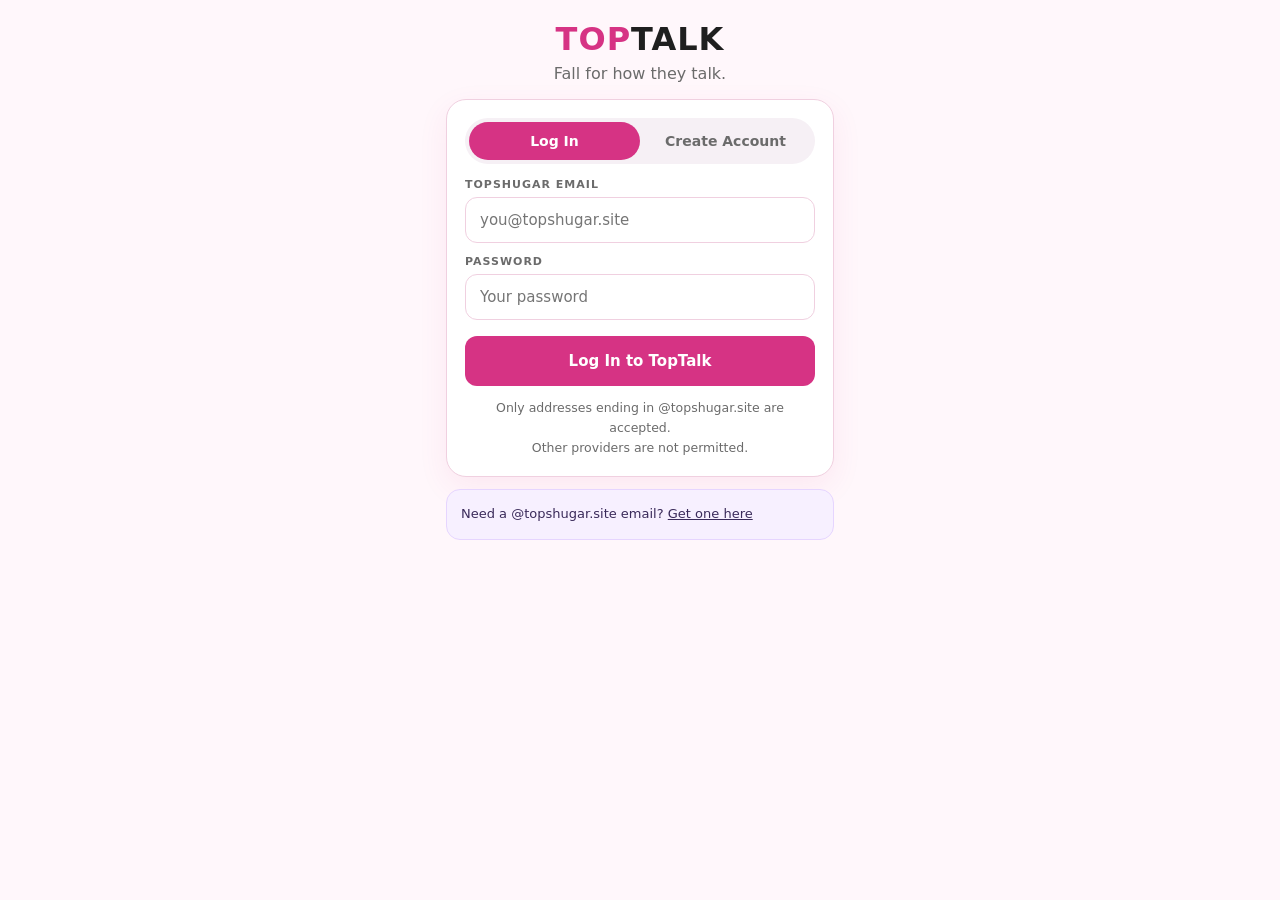
==== commit 0750d541: "Update index.html" ====
--- a/index.html
+++ b/index.html
@@ -8,7 +8,6 @@
 </head>
 <body>
 
-<!-- AUTH -->
 <div id="authPage" class="auth-wrap">
   <h1>TOP<span>TALK</span></h1>
   <p>Fall for how they talk.</p>
@@ -25,6 +24,7 @@
       <div class="auth-label">Password</div>
       <input class="auth-input" id="loginPassword" type="password" placeholder="Your password" />
       <button class="btn-primary" onclick="doLogin()">Log In to TopTalk</button>
+      <p class="auth-note">Only addresses ending in @topshugar.site are accepted.<br>Other providers are not permitted.</p>
     </div>
 
     <div id="signupForm" style="display:none">
@@ -36,9 +36,12 @@
       <select class="auth-input" id="suCity"><option>Lagos</option><option>Abuja</option><option>Port Harcourt</option><option>Ibadan</option><option>Enugu</option><option>Kano</option><option>Other</option></select>
       <div class="auth-label">TOPSHUGAR Email</div>
       <input class="auth-input" id="suEmail" type="email" placeholder="you@topshugar.site" />
-      <div class="auth-label">Password (min. 6)</div>
+      <div class="auth-label">Password (min. 6 characters)</div>
       <input class="auth-input" id="suPassword" type="password" placeholder="Create password" />
+      <div class="auth-label">What are you looking for?</div>
+      <select class="auth-input" id="suLooking"><option value="Looking for love">Looking for love</option><option value="Looking for friends">Looking for friends</option><option value="Just talking">Just talking</option></select>
       <button class="btn-primary" onclick="doSignup()">Create My Account</button>
+      <p class="auth-note">By creating an account you confirm you are 18 or over and will be respectful. No requests for money. No inappropriate images.</p>
     </div>
   </div>
   <div class="domain-box">
@@ -46,7 +49,6 @@
   </div>
 </div>
 
-<!-- MAIN APP -->
 <div id="mainApp" style="display:none">
   <div class="header">
     <b>TOP<span>TALK</span></b>
@@ -59,29 +61,31 @@
   <div class="wrap">
     <div class="hero">
       <h1>Welcome back, <em id="heroName">Top</em></h1>
+      <p>TopTalk is a private site for singles. Post your talk. Match with people who share your vibe. Chat. Then fall.</p>
       <a href="earn.html" class="earn-big">💰 Earn Sats → Buy Airtime</a>
     </div>
     <div class="tabs">
-      <button class="tab active" id="tab-feed" onclick="switchTab('feed')">Talk</button>
-      <button class="tab" id="tab-discover" onclick="switchTab('discover')">Discover</button>
-      <button class="tab" id="tab-matches" onclick="switchTab('matches')">Matches <span id="matchCount">0</span></button>
-      <button class="tab" id="tab-profile" onclick="switchTab('profile')">Me</button>
+      <button class="tab active" id="tab-feed" onclick="switchTab('feed')">Talk<small>Feed</small></button>
+      <button class="tab" id="tab-discover" onclick="switchTab('discover')">Discover<small>Vibe Match</small></button>
+      <button class="tab" id="tab-matches" onclick="switchTab('matches')">Matches<small id="matchCount">0</small></button>
+      <button class="tab" id="tab-profile" onclick="switchTab('profile')">Me<small>Profile</small></button>
     </div>
     <div id="page-feed">
       <div class="card">
-        <textarea id="postText" placeholder="Say something real..." maxlength="280" oninput="updateChar()"></textarea>
+        <div class="label">Share Your Talk</div>
+        <textarea id="postText" placeholder="Say something real. What is on your mind?" maxlength="280" oninput="updateChar()"></textarea>
         <div class="composer-foot"><span id="charCount">280 left</span><button class="btn-post" id="postBtn" onclick="createPost()" disabled>Post Talk</button></div>
       </div>
       <div id="feed"></div>
     </div>
-    <div id="page-discover" style="display:none"><div id="discoverList"></div></div>
-    <div id="page-matches" style="display:none"><div id="matchesList"></div><div id="chatArea" style="display:none"><b id="chatWith">Chat</b><div class="chat-box" id="chatBox"></div><div class="chat-input"><input id="chatInput" placeholder="Say something kind." /><button class="btn-dark" onclick="sendChat()">Send</button></div></div></div>
-    <div id="page-profile" style="display:none"><div class="card"><b id="myName">Top User</b><p id="myEmail"></p><input class="full-input" id="editBio" placeholder="Your bio" /><button class="btn-primary" onclick="saveProfile()">Save My Profile</button></div></div>
+    <div id="page-discover" style="display:none"><div class="card"><div class="label">Your Vibe</div><p>Answer these three questions to be matched accurately.</p><div id="discoverList"></div></div></div>
+    <div id="page-matches" style="display:none"><div id="matchesList"></div><div id="chatArea" style="display:none"><b id="chatWith">Chat</b><div class="chat-box" id="chatBox"></div><div class="chat-input"><input id="chatInput" placeholder="Say something kind." /><button class="btn-dark" onclick="sendChat()">Send</button></div><p>Safety: Never send money or your home address.</p></div></div>
+    <div id="page-profile" style="display:none"><div class="card"><b id="myName">Top User</b><p id="myEmail"></p><p id="myBio"></p><input class="full-input" id="editBio" placeholder="Your bio — what makes your talk special?" /><button class="btn-primary" onclick="saveProfile()">Save My Profile</button></div><div class="safety"><b>TopTalk Safety:</b> Be 18 or over. No inappropriate images. No requests for money. Report anyone who breaks these rules.</div></div>
   </div>
+  <footer>© 2026 TopTalk by TOPSHUGAR • Talk First. Match Second. Love Later.</footer>
 </div>
 
 <div class="toast" id="toast"></div>
-
 <script src="auth.js"></script>
 <script src="app.js"></script>
 </body>
--- a/style.css
+++ b/style.css
@@ -0,0 +1,109 @@
+:root{ --bg:#fff7fb; --card:#fff; --text:#1f1f1f; --muted:#6b6b6b; --border:#f0d0e0; --pink:#d63384; --pink-dark:#a61e66; --purple:#7b5aa6; --green:#1a9e62; }
+*{box-sizing:border-box;margin:0;padding:0;-webkit-tap-highlight-color:transparent}
+body{font-family:"Segoe UI",system-ui,-apple-system,sans-serif;background:var(--bg);color:var(--text);min-height:100vh;min-height:100dvh;display:flex;flex-direction:column;align-items:center;padding:0 0 calc(20px + env(safe-area-inset-bottom,0px))}
+button{cursor:pointer;border:none;font-family:inherit;touch-action:manipulation}
+button:active{transform:scale(.97)}
+input,textarea,select{font-family:inherit;outline:none}
+a{color:inherit}
+.header{width:100%;max-width:680px;position:sticky;top:0;z-index:30;background:rgba(255,247,251,.94);backdrop-filter:blur(12px);padding:calc(12px + env(safe-area-inset-top,0px)) 16px 12px;border-bottom:1px solid var(--border);display:flex;justify-content:space-between;align-items:center}
+.logo-brand{display:flex;align-items:center;gap:10px}
+.logo-icon{width:44px;height:44px;flex-shrink:0;filter:drop-shadow(0 4px 10px rgba(214,51,132,.35))}
+.logo-text{line-height:1}
+.logo-name{font-size:24px;font-weight:900;letter-spacing:1px;color:var(--pink)}
+.logo-name span{color:var(--text)}
+.logo-tag{font-size:9px;letter-spacing:3.5px;color:var(--purple);font-weight:800;margin-top:3px}
+.header-btn{background:var(--text);color:#fff;padding:9px 16px;border-radius:999px;font-size:13px;font-weight:700}
+.earn-btn{background:var(--pink);color:#fff;padding:9px 16px;border-radius:999px;font-size:13px;font-weight:700;text-decoration:none;display:inline-flex;align-items:center}
+.earn-big{display:block;background:var(--pink);color:#fff;padding:13px;border-radius:12px;font-weight:800;font-size:14px;margin-top:14px;text-decoration:none;text-align:center}
+.wrap{width:100%;max-width:680px}
+.auth-wrap{width:100%;max-width:420px;padding:20px 16px}
+.auth-wrap h1{font-size:32px;text-align:center;color:var(--pink);letter-spacing:1px}
+.auth-wrap h1 span{color:var(--text)}
+.auth-wrap > p{text-align:center;color:var(--muted);margin-top:6px}
+.auth-logo{text-align:center;margin:16px 0 8px}
+.auth-logo svg{width:76px;height:76px;filter:drop-shadow(0 8px 20px rgba(214,51,132,.35))}
+.auth-title{text-align:center;font-size:28px;font-weight:900;line-height:1.1}
+.auth-title em{color:var(--pink);font-style:normal}
+.auth-sub{text-align:center;font-size:14px;color:var(--muted);line-height:1.6;margin-top:8px}
+.auth-card{background:#fff;border:1px solid var(--border);border-radius:20px;padding:18px;margin-top:16px;box-shadow:0 10px 30px rgba(214,51,132,.08)}
+.auth-tabs{display:flex;background:#f6f0f5;border-radius:999px;padding:4px;margin-bottom:14px}
+.auth-tab{flex:1;padding:11px;border-radius:999px;font-weight:800;font-size:14px;background:transparent;color:var(--muted)}
+.auth-tab.active{background:var(--pink);color:#fff}
+.auth-label{font-size:11px;letter-spacing:1px;text-transform:uppercase;color:var(--muted);font-weight:700;margin:12px 0 6px}
+.auth-input{width:100%;padding:13px 14px;border:1px solid var(--border);border-radius:12px;font-size:15px;background:#fff}
+.auth-grid{display:grid;grid-template-columns:1fr 1fr;gap:10px}
+.btn-primary{background:var(--pink);color:#fff;padding:14px;width:100%;border-radius:12px;font-weight:800;font-size:15px;margin-top:16px;min-height:50px;text-align:center;text-decoration:none;display:block}
+.btn-outline{display:block;text-align:center;background:#fff;color:var(--text);padding:13px;width:100%;border-radius:12px;font-weight:800;font-size:14px;margin-top:10px;border:1px solid var(--border);text-decoration:none}
+.auth-note{font-size:12.5px;color:var(--muted);line-height:1.6;text-align:center;margin-top:12px}
+.auth-error{background:#ffe6e6;color:#a61e2e;padding:10px 12px;border-radius:10px;font-size:13.5px;line-height:1.5;display:none;margin-bottom:10px;font-weight:600}
+.domain-box{background:#f7f0ff;border:1px solid #e6d5ff;border-radius:14px;padding:14px;font-size:13px;line-height:1.6;color:#3a2a5a;margin-top:12px}
+.domain-box b{font-size:14px}
+.domain-link{color:var(--pink-dark);font-weight:800;word-break:break-all}
+.hero{padding:18px 16px 14px;text-align:center}
+.hero h1{font-size:26px;line-height:1.15}
+.hero h1 em{color:var(--pink);font-style:normal}
+.hero p{font-size:14px;color:var(--muted);line-height:1.6;margin-top:8px}
+.hero-badges{display:flex;gap:8px;justify-content:center;margin-top:12px;flex-wrap:wrap}
+.badge{background:#ffe6f1;color:var(--pink-dark);padding:6px 12px;border-radius:999px;font-size:12px;font-weight:700}
+.tabs{display:flex;gap:6px;padding:0 16px 12px;position:sticky;top:58px;z-index:20;background:var(--bg);padding-top:6px}
+.tab{flex:1;padding:12px 6px;border-radius:999px;font-size:13.5px;font-weight:700;background:#fff;border:1px solid var(--border);color:var(--muted)}
+.tab.active{background:var(--pink);color:#fff;border-color:var(--pink)}
+.tab small{display:block;font-size:10px;font-weight:600;margin-top:2px;opacity:.8}
+.card{background:var(--card);border:1px solid var(--border);border-radius:18px;padding:16px;margin:0 12px 12px;box-shadow:0 6px 20px rgba(214,51,132,.06)}
+.label{font-size:11px;letter-spacing:1px;text-transform:uppercase;color:var(--muted);font-weight:700}
+.avatar{width:48px;height:48px;border-radius:50%;background:linear-gradient(135deg,#ff8ac2,#7b5aa6);color:#fff;display:flex;align-items:center;justify-content:center;font-weight:900;font-size:20px;flex-shrink:0}
+.avatar.small{width:38px;height:38px;font-size:15px}
+.avatar.mini{width:32px;height:32px;font-size:13px}
+.profile-row{display:flex;gap:12px;align-items:flex-start}
+.profile-row b{font-size:16px}
+.profile-row span{color:var(--muted);font-size:14px}
+.bio{font-size:14px;line-height:1.5;color:var(--muted);margin-top:6px}
+.vibe-tags{display:flex;gap:6px;flex-wrap:wrap;margin-top:10px}
+.vibe-tag{background:#f7f0ff;color:var(--purple);padding:6px 10px;border-radius:999px;font-size:12px;font-weight:700}
+.vibe-tag.pink{background:#ffe6f1;color:var(--pink-dark)}
+.edit-grid{display:grid;grid-template-columns:1fr 1fr;gap:8px;margin-top:12px}
+.edit-grid input,.edit-grid select,.full-input{width:100%;padding:12px;border:1px solid var(--border);border-radius:12px;font-size:14px;background:#fff}
+.full-input{margin-top:8px}
+.btn-dark{background:var(--text);color:#fff;padding:11px 16px;border-radius:999px;font-weight:700;font-size:13px}
+.btn-ghost{background:#f6f6f6;color:var(--text);padding:11px 16px;border-radius:999px;font-weight:700;font-size:13px;border:1px solid #eee}
+textarea{width:100%;border:1px solid var(--border);border-radius:12px;padding:12px;font-size:15px;resize:none;line-height:1.5;min-height:72px;background:#fff}
+.composer-foot{display:flex;justify-content:space-between;align-items:center;margin-top:10px}
+.char{font-size:12.5px;color:var(--muted);font-weight:600}
+.btn-post{background:var(--pink);color:#fff;padding:10px 20px;border-radius:999px;font-weight:800;font-size:14px}
+.btn-post:disabled{opacity:.5}
+.post{padding:0}
+.post-head{display:flex;gap:10px;align-items:center}
+.post-head b{font-size:15px}
+.post-head small{color:var(--muted);font-size:13px}
+.vibe-score{margin-left:auto;background:var(--pink);color:#fff;font-size:12px;font-weight:800;padding:5px 10px;border-radius:999px;white-space:nowrap}
+.post-text{font-size:15px;line-height:1.6;margin-top:10px;white-space:pre-wrap;word-break:break-word}
+.post-actions{display:flex;justify-content:space-between;margin-top:12px;padding-top:12px;border-top:1px solid #f5f5f5}
+.action{display:flex;align-items:center;gap:6px;font-size:13px;color:var(--muted);font-weight:700;padding:6px 8px;border-radius:999px;background:none}
+.action.liked{color:var(--pink)}
+.action.matched{color:var(--green)}
+.comments{margin-top:12px;background:#fff7fb;border-radius:12px;padding:10px;display:none}
+.comments.open{display:block}
+.comment{display:flex;gap:8px;padding:8px 0;border-bottom:1px solid #f0e0e8}
+.comment:last-child{border:none}
+.comment-body{flex:1;font-size:14px;line-height:1.4}
+.comment-body small{color:var(--muted)}
+.comment-row{display:flex;gap:8px;margin-top:8px}
+.comment-row input{flex:1;padding:10px 12px;border:1px solid var(--border);border-radius:999px;font-size:14px}
+.btn-reply{background:var(--text);color:#fff;padding:9px 14px;border-radius:999px;font-size:13px;font-weight:700}
+.match-card{display:flex;gap:12px;align-items:center;padding:12px;border:1px solid var(--border);border-radius:14px;margin-bottom:10px;background:#fff}
+.match-info{flex:1;min-width:0}
+.match-info b{font-size:15px}
+.match-info p{font-size:13px;color:var(--muted);margin-top:2px;line-height:1.4}
+.match-pct{font-size:22px;font-weight:900;color:var(--pink);text-align:center}
+.match-pct small{display:block;font-size:10px;color:var(--muted);font-weight:600}
+.chat-box{background:#fff;border:1px solid var(--border);border-radius:14px;padding:12px;max-height:320px;overflow-y:auto}
+.msg{max-width:80%;padding:10px 12px;border-radius:16px;font-size:14px;line-height:1.4;margin-bottom:8px}
+.msg.me{background:var(--pink);color:#fff;margin-left:auto;border-bottom-right-radius:4px}
+.msg.them{background:#f1f1f1;color:var(--text);border-bottom-left-radius:4px}
+.msg small{display:block;font-size:11px;opacity:.7;margin-top:4px}
+.chat-input{display:flex;gap:8px;margin-top:10px}
+.chat-input input{flex:1;padding:12px;border:1px solid var(--border);border-radius:999px;font-size:14px}
+.empty{text-align:center;padding:28px 12px;color:var(--muted);font-size:14px;line-height:1.6}
+.toast{position:fixed;bottom:20px;left:50%;transform:translateX(-50%);background:#000;color:#fff;padding:10px 18px;border-radius:999px;font-size:14px;font-weight:600;z-index:99;display:none;white-space:nowrap}
+footer{text-align:center;font-size:12.5px;color:#999;padding:16px}
+.safety{background:#fff8e1;border:1px solid #ffe9a8;border-radius:12px;padding:12px;font-size:13px;line-height:1.6;color:#5a4a00;margin:0 12px 12px}
